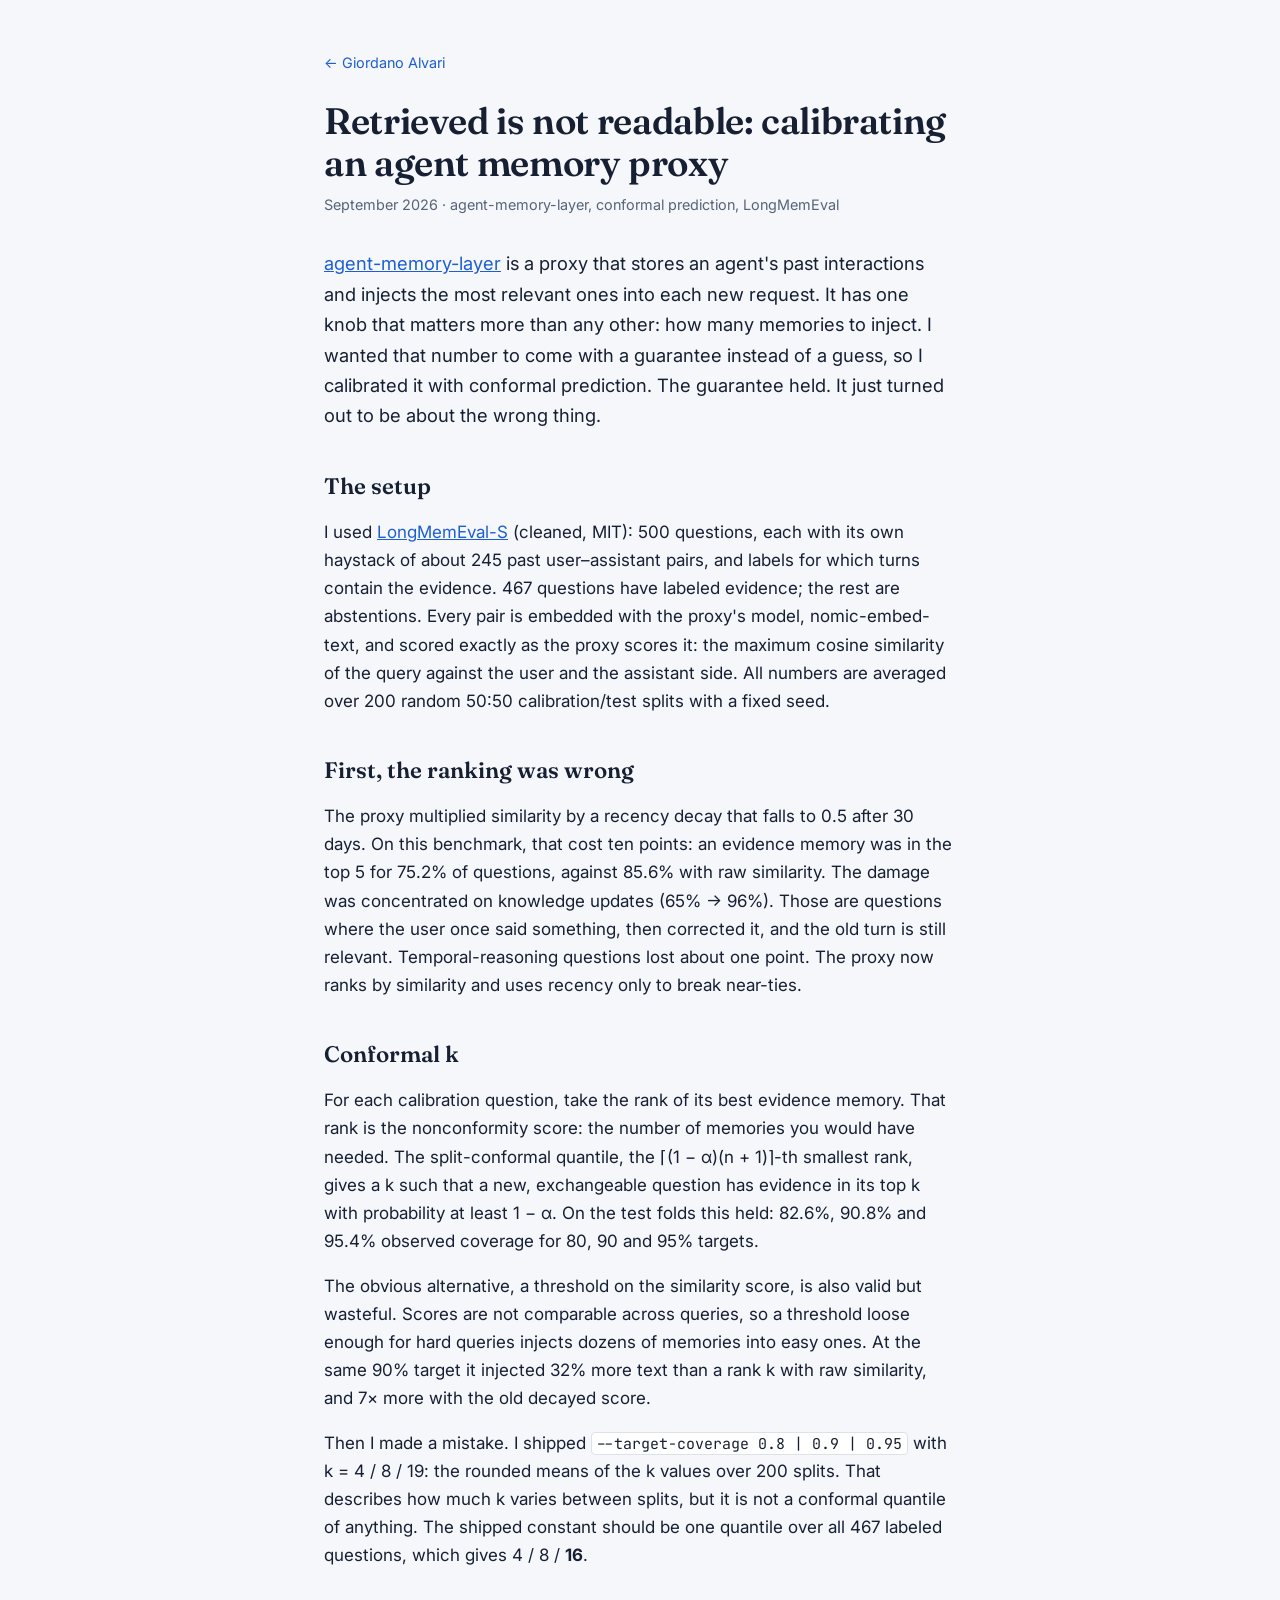
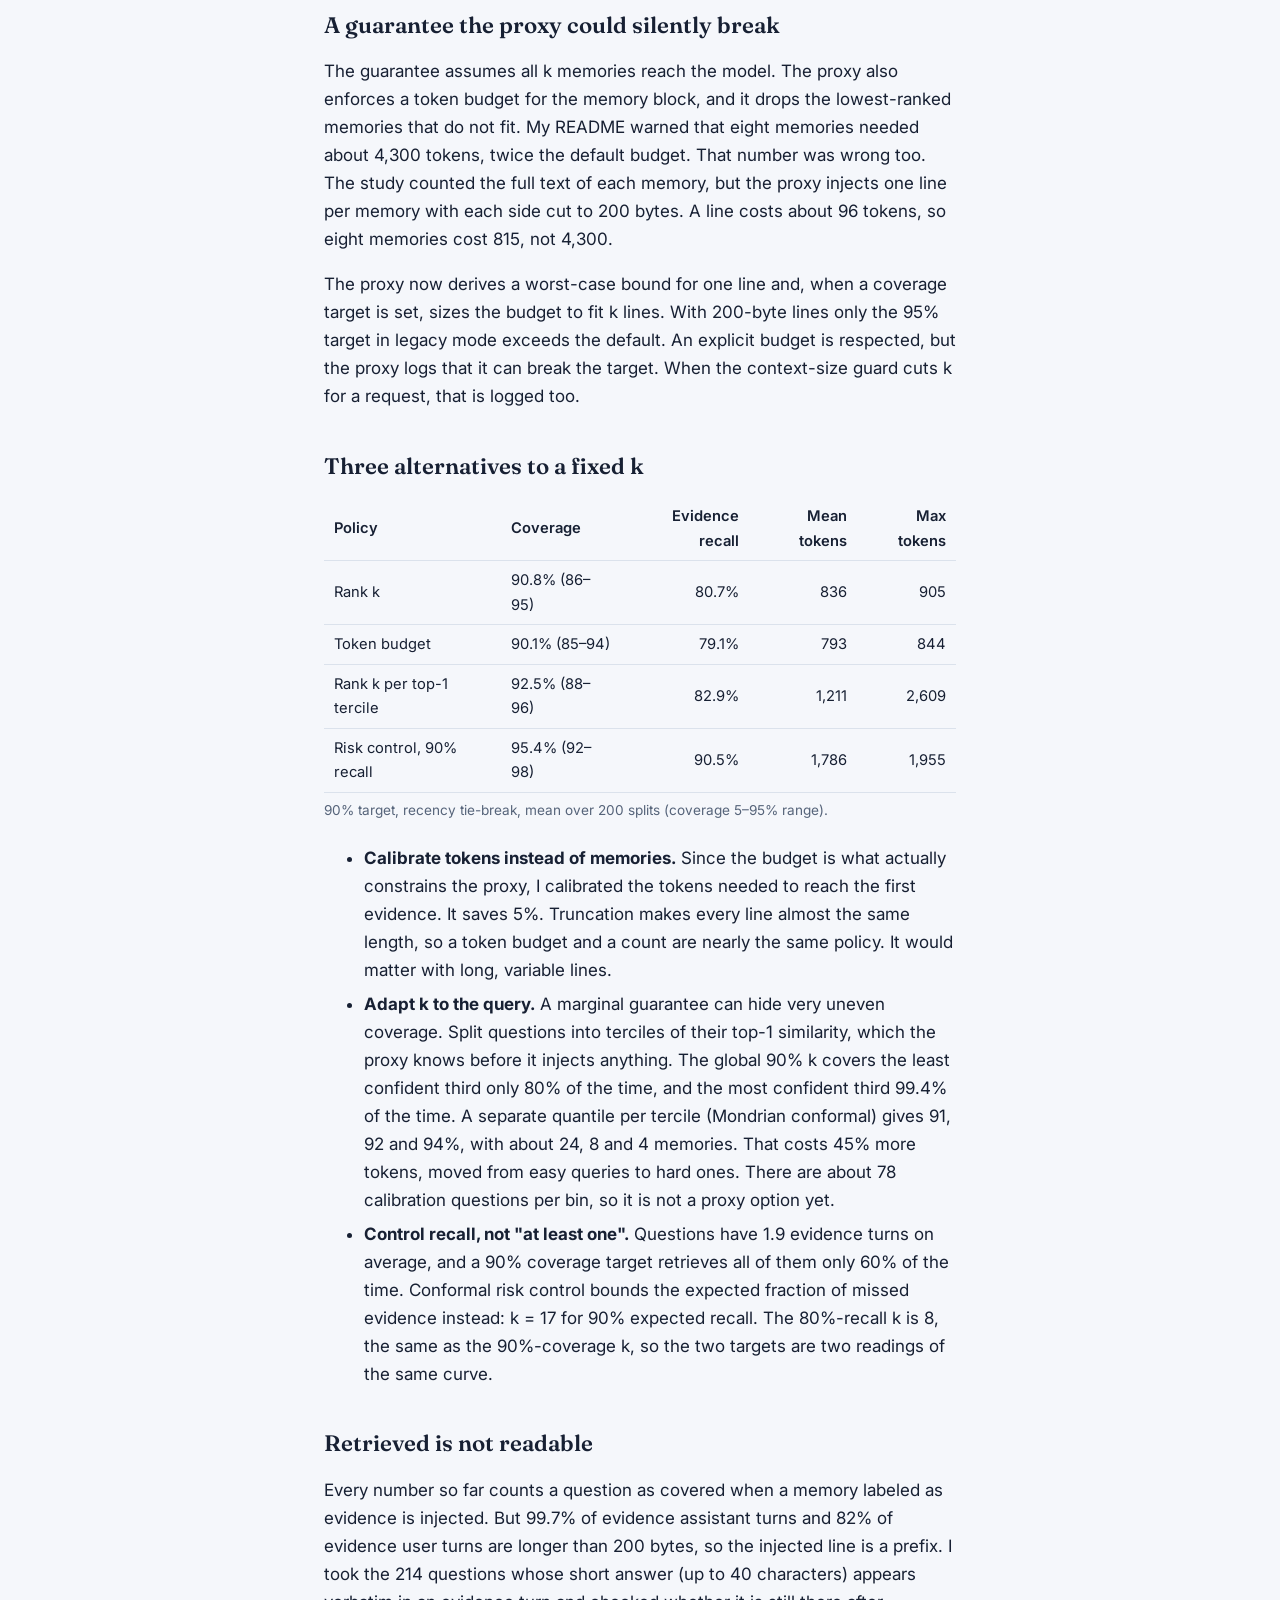
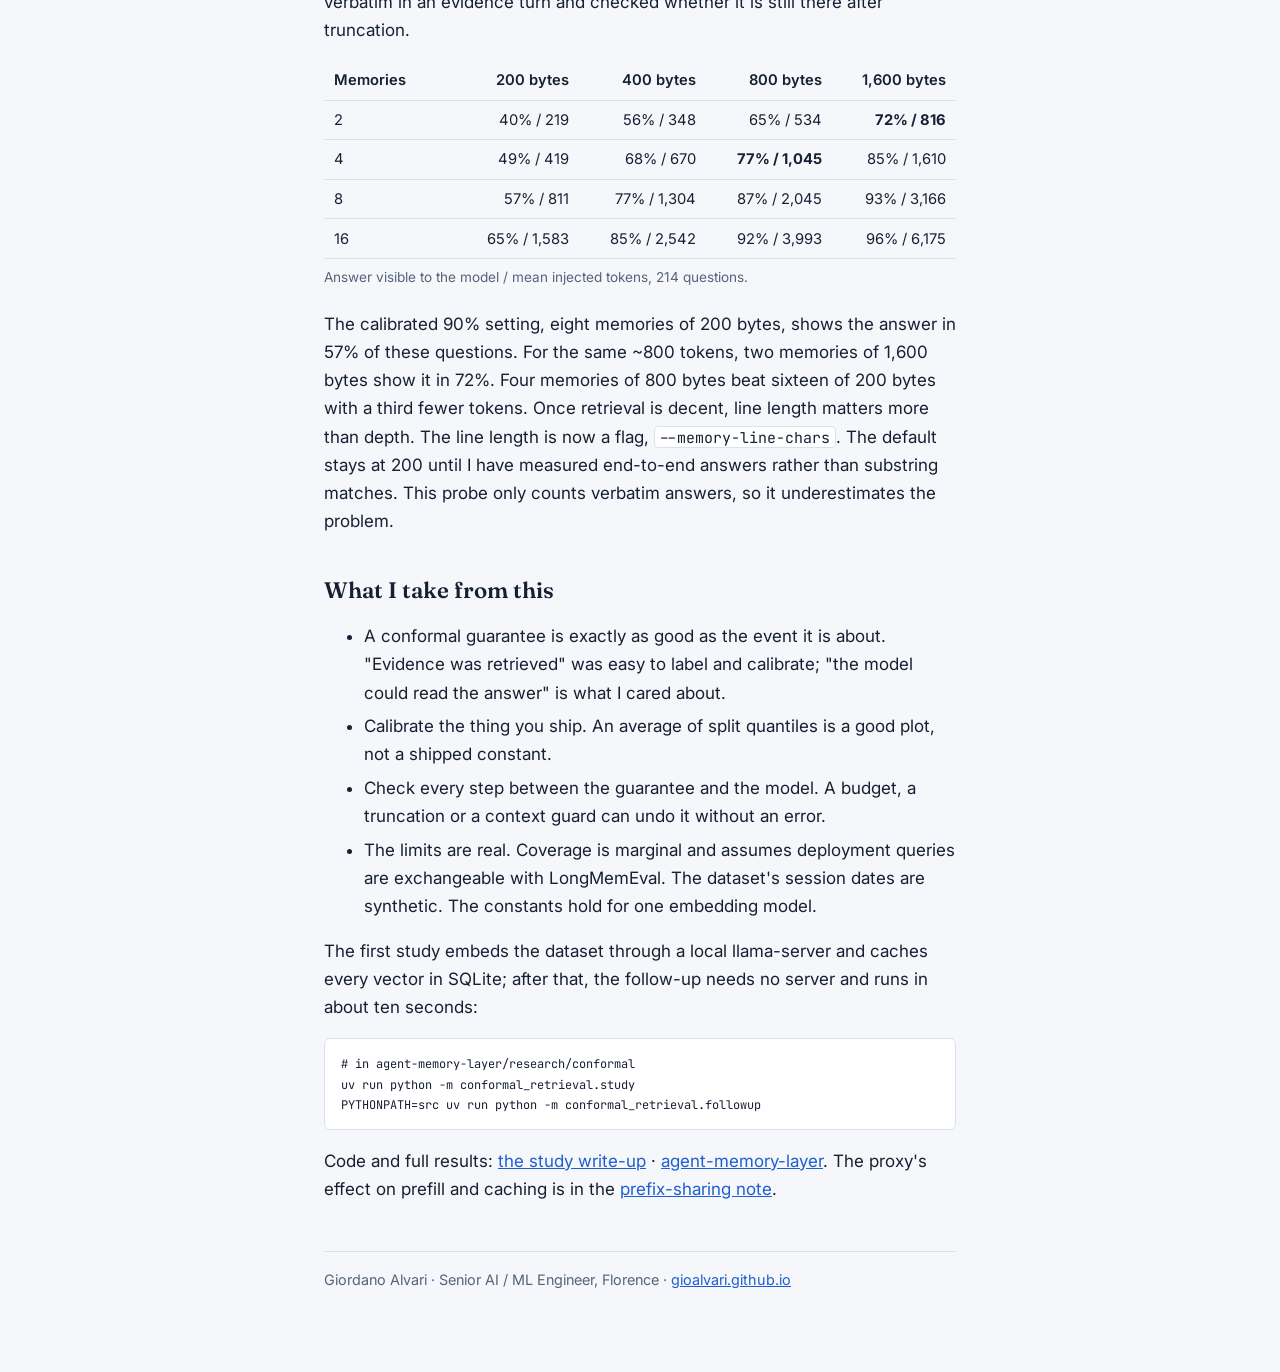
==== notes/conformal-memory/index.html @ 5162d7f4 "Add conformal memory calibration write-up Link it from the Agent Memory Layer card and the sitemap." ====
<!DOCTYPE html>
<html lang="en">
<head>
<meta charset="utf-8">
<meta name="viewport" content="width=device-width, initial-scale=1">
<title>Retrieved is not readable: calibrating an agent memory proxy — Giordano Alvari</title>
<meta name="description" content="Conformal prediction picks how many memories an agent memory proxy should inject. Doing it honestly on LongMemEval-S exposed a decay bug, a shipped constant that was not a quantile, a 5x token error and a guarantee about the wrong thing.">
<meta property="og:title" content="Retrieved is not readable: calibrating an agent memory proxy">
<meta property="og:description" content="Conformal k for memory retrieval on 467 LongMemEval-S questions, and why 90% evidence coverage meant the model could read the answer 57% of the time.">
<meta property="og:type" content="article">
<meta property="og:url" content="https://gioalvari.github.io/notes/conformal-memory/">
<link rel="canonical" href="https://gioalvari.github.io/notes/conformal-memory/">
<link rel="preconnect" href="https://fonts.googleapis.com">
<link rel="preconnect" href="https://fonts.gstatic.com" crossorigin>
<link href="https://fonts.googleapis.com/css2?family=Fraunces:opsz,wght@9..144,400;9..144,600&family=Inter:wght@400;500;600&family=JetBrains+Mono:wght@400&display=swap" rel="stylesheet">
<link rel="icon" href="data:image/svg+xml,%3Csvg xmlns='http://www.w3.org/2000/svg' viewBox='0 0 100 100'%3E%3Ctext y='.9em' font-size='90'%3E◆%3C/text%3E%3C/svg%3E">
<style>
:root {
  --paper: #f5f7fb; --paper-raised: #fff; --ink: #172033; --ink-soft: #56647a;
  --rule-soft: #dbe2ec; --accent: #1d5fd1;
  --serif: "Fraunces", Georgia, serif; --sans: "Inter", system-ui, sans-serif;
  --mono: "JetBrains Mono", ui-monospace, monospace;
}
@media (prefers-color-scheme: dark) {
  :root { --paper: #090d14; --paper-raised: #101722; --ink: #e7edf7; --ink-soft: #95a3b8;
          --rule-soft: #202d3e; --accent: #63a4ff; }
}
* { box-sizing: border-box; }
body { margin: 0; background: var(--paper); color: var(--ink); font: 17px/1.65 var(--sans); }
main { max-width: 42rem; margin: 0 auto; padding: 3rem 1.25rem 5rem; }
a { color: var(--accent); }
.back { font-size: .9rem; text-decoration: none; }
h1 { font: 600 2.3rem/1.15 var(--serif); margin: 1.5rem 0 .5rem; letter-spacing: -.01em; }
h2 { font: 600 1.4rem/1.3 var(--serif); margin: 2.6rem 0 .6rem; }
.meta { color: var(--ink-soft); font-size: .9rem; margin: 0 0 2rem; }
.lede { font-size: 1.15rem; }
code { font: .88em var(--mono); background: var(--paper-raised); border: 1px solid var(--rule-soft);
       border-radius: 4px; padding: .05em .3em; }
pre { font: .85rem/1.5 var(--mono); background: var(--paper-raised); border: 1px solid var(--rule-soft);
      border-radius: 6px; padding: .9rem 1rem; overflow-x: auto; }
pre code { border: 0; padding: 0; background: none; }
.table { overflow-x: auto; margin: 1rem 0 1.4rem; }
table { border-collapse: collapse; width: 100%; font-size: .92rem; }
th, td { padding: .45rem .6rem; border-bottom: 1px solid var(--rule-soft); text-align: right; }
th:first-child, td:first-child, th:nth-child(2), td:nth-child(2) { text-align: left; }
th { font-weight: 600; }
caption { caption-side: bottom; color: var(--ink-soft); font-size: .85rem; text-align: left; padding-top: .4rem; }
li { margin: .35rem 0; }
footer { margin-top: 3rem; padding-top: 1rem; border-top: 1px solid var(--rule-soft); color: var(--ink-soft); font-size: .9rem; }
</style>
</head>
<body>
<main>
<a class="back" href="/">← Giordano Alvari</a>
<article>
<h1>Retrieved is not readable: calibrating an agent memory proxy</h1>
<p class="meta">September 2026 · agent-memory-layer, conformal prediction, LongMemEval</p>

<p class="lede"><a href="https://github.com/gioalvari/agent-memory-layer">agent-memory-layer</a>
is a proxy that stores an agent's past interactions and injects the most relevant ones into each
new request. It has one knob that matters more than any other: how many memories to inject. I
wanted that number to come with a guarantee instead of a guess, so I calibrated it with conformal
prediction. The guarantee held. It just turned out to be about the wrong thing.</p>

<h2>The setup</h2>
<p>I used <a href="https://github.com/xiaowu0162/LongMemEval">LongMemEval-S</a> (cleaned, MIT):
500 questions, each with its own haystack of about 245 past user–assistant pairs, and labels for
which turns contain the evidence. 467 questions have labeled evidence; the rest are abstentions.
Every pair is embedded with the proxy's model, nomic-embed-text, and scored exactly as the proxy
scores it: the maximum cosine similarity of the query against the user and the assistant side.
All numbers are averaged over 200 random 50:50 calibration/test splits with a fixed seed.</p>

<h2>First, the ranking was wrong</h2>
<p>The proxy multiplied similarity by a recency decay that falls to 0.5 after 30 days. On this
benchmark, that cost ten points: an evidence memory was in the top 5 for 75.2% of questions,
against 85.6% with raw similarity. The damage was concentrated on knowledge updates
(65% → 96%). Those are questions where the user once said something, then corrected it, and the
old turn is still relevant. Temporal-reasoning questions lost about one point. The proxy now ranks
by similarity and uses recency only to break near-ties.</p>

<h2>Conformal k</h2>
<p>For each calibration question, take the rank of its best evidence memory. That rank is the
nonconformity score: the number of memories you would have needed. The split-conformal
quantile, the ⌈(1 − α)(n + 1)⌉-th smallest rank, gives a k such that a new, exchangeable question
has evidence in its top k with probability at least 1 − α. On the test folds this held:
82.6%, 90.8% and 95.4% observed coverage for 80, 90 and 95% targets.</p>

<p>The obvious alternative, a threshold on the similarity score, is also valid but wasteful. Scores
are not comparable across queries, so a threshold loose enough for hard queries injects dozens of
memories into easy ones. At the same 90% target it injected 32% more text than a rank k with
raw similarity, and 7× more with the old decayed score.</p>

<p>Then I made a mistake. I shipped <code>--target-coverage 0.8 | 0.9 | 0.95</code> with
k = 4 / 8 / 19: the rounded means of the k values over 200 splits. That describes how much k
varies between splits, but it is not a conformal quantile of anything. The shipped constant should
be one quantile over all 467 labeled questions, which gives 4 / 8 / <strong>16</strong>.</p>

<h2>A guarantee the proxy could silently break</h2>
<p>The guarantee assumes all k memories reach the model. The proxy also enforces a token budget
for the memory block, and it drops the lowest-ranked memories that do not fit. My README warned
that eight memories needed about 4,300 tokens, twice the default budget. That number was wrong
too. The study counted the full text of each memory, but the proxy injects one line per memory
with each side cut to 200 bytes. A line costs about 96 tokens, so eight memories cost 815, not
4,300.</p>
<p>The proxy now derives a worst-case bound for one line and, when a coverage target is set, sizes
the budget to fit k lines. With 200-byte lines only the 95% target in legacy mode exceeds the
default. An explicit budget is respected, but the proxy logs that it can break the target. When the
context-size guard cuts k for a request, that is logged too.</p>

<h2>Three alternatives to a fixed k</h2>
<div class="table">
<table>
<caption>90% target, recency tie-break, mean over 200 splits (coverage 5–95% range).</caption>
<thead><tr><th>Policy</th><th>Coverage</th><th>Evidence recall</th><th>Mean tokens</th><th>Max tokens</th></tr></thead>
<tbody>
<tr><td>Rank k</td><td>90.8% (86–95)</td><td>80.7%</td><td>836</td><td>905</td></tr>
<tr><td>Token budget</td><td>90.1% (85–94)</td><td>79.1%</td><td>793</td><td>844</td></tr>
<tr><td>Rank k per top-1 tercile</td><td>92.5% (88–96)</td><td>82.9%</td><td>1,211</td><td>2,609</td></tr>
<tr><td>Risk control, 90% recall</td><td>95.4% (92–98)</td><td>90.5%</td><td>1,786</td><td>1,955</td></tr>
</tbody>
</table>
</div>
<ul>
  <li><strong>Calibrate tokens instead of memories.</strong> Since the budget is what actually
      constrains the proxy, I calibrated the tokens needed to reach the first evidence. It saves 5%.
      Truncation makes every line almost the same length, so a token budget and a count are nearly
      the same policy. It would matter with long, variable lines.</li>
  <li><strong>Adapt k to the query.</strong> A marginal guarantee can hide very uneven coverage.
      Split questions into terciles of their top-1 similarity, which the proxy knows before it
      injects anything. The global 90% k covers the least confident third only 80% of the time,
      and the most confident third 99.4% of the time. A separate quantile per tercile (Mondrian
      conformal) gives 91, 92 and 94%, with about 24, 8 and 4 memories. That costs 45% more tokens,
      moved from easy queries to hard ones. There are about 78 calibration questions per bin, so it
      is not a proxy option yet.</li>
  <li><strong>Control recall, not "at least one".</strong> Questions have 1.9 evidence turns on
      average, and a 90% coverage target retrieves all of them only 60% of the time. Conformal
      risk control bounds the expected fraction of missed evidence instead: k = 17 for 90% expected
      recall. The 80%-recall k is 8, the same as the 90%-coverage k, so the two targets are two
      readings of the same curve.</li>
</ul>

<h2>Retrieved is not readable</h2>
<p>Every number so far counts a question as covered when a memory labeled as evidence is injected.
But 99.7% of evidence assistant turns and 82% of evidence user turns are longer than 200 bytes,
so the injected line is a prefix. I took the 214 questions whose short answer (up to 40
characters) appears verbatim in an evidence turn and checked whether it is still there after
truncation.</p>
<div class="table">
<table>
<caption>Answer visible to the model / mean injected tokens, 214 questions.</caption>
<thead><tr><th>Memories</th><th></th><th>200 bytes</th><th>400 bytes</th><th>800 bytes</th><th>1,600 bytes</th></tr></thead>
<tbody>
<tr><td>2</td><td></td><td>40% / 219</td><td>56% / 348</td><td>65% / 534</td><td><strong>72% / 816</strong></td></tr>
<tr><td>4</td><td></td><td>49% / 419</td><td>68% / 670</td><td><strong>77% / 1,045</strong></td><td>85% / 1,610</td></tr>
<tr><td>8</td><td></td><td>57% / 811</td><td>77% / 1,304</td><td>87% / 2,045</td><td>93% / 3,166</td></tr>
<tr><td>16</td><td></td><td>65% / 1,583</td><td>85% / 2,542</td><td>92% / 3,993</td><td>96% / 6,175</td></tr>
</tbody>
</table>
</div>
<p>The calibrated 90% setting, eight memories of 200 bytes, shows the answer in 57% of these
questions. For the same ~800 tokens, two memories of 1,600 bytes show it in 72%. Four memories
of 800 bytes beat sixteen of 200 bytes with a third fewer tokens. Once retrieval is decent, line
length matters more than depth. The line length is now a flag, <code>--memory-line-chars</code>.
The default stays at 200 until I have measured end-to-end answers rather than substring matches.
This probe only counts verbatim answers, so it underestimates the problem.</p>

<h2>What I take from this</h2>
<ul>
  <li>A conformal guarantee is exactly as good as the event it is about. "Evidence was retrieved"
      was easy to label and calibrate; "the model could read the answer" is what I cared about.</li>
  <li>Calibrate the thing you ship. An average of split quantiles is a good plot, not a shipped
      constant.</li>
  <li>Check every step between the guarantee and the model. A budget, a truncation or a context
      guard can undo it without an error.</li>
  <li>The limits are real. Coverage is marginal and assumes deployment queries are exchangeable
      with LongMemEval. The dataset's session dates are synthetic. The constants hold for one
      embedding model.</li>
</ul>

<p>The first study embeds the dataset through a local llama-server and caches every vector in
SQLite; after that, the follow-up needs no server and runs in about ten seconds:</p>
<pre><code># in agent-memory-layer/research/conformal
uv run python -m conformal_retrieval.study
PYTHONPATH=src uv run python -m conformal_retrieval.followup</code></pre>
<p>Code and full results:
<a href="https://github.com/gioalvari/agent-memory-layer/blob/main/docs/conformal-retrieval.md">the study write-up</a> ·
<a href="https://github.com/gioalvari/agent-memory-layer">agent-memory-layer</a>. The proxy's
effect on prefill and caching is in the <a href="/notes/prefix-sharing/">prefix-sharing note</a>.</p>
</article>
<footer>Giordano Alvari · Senior AI / ML Engineer, Florence · <a href="/">gioalvari.github.io</a></footer>
</main>
</body>
</html>
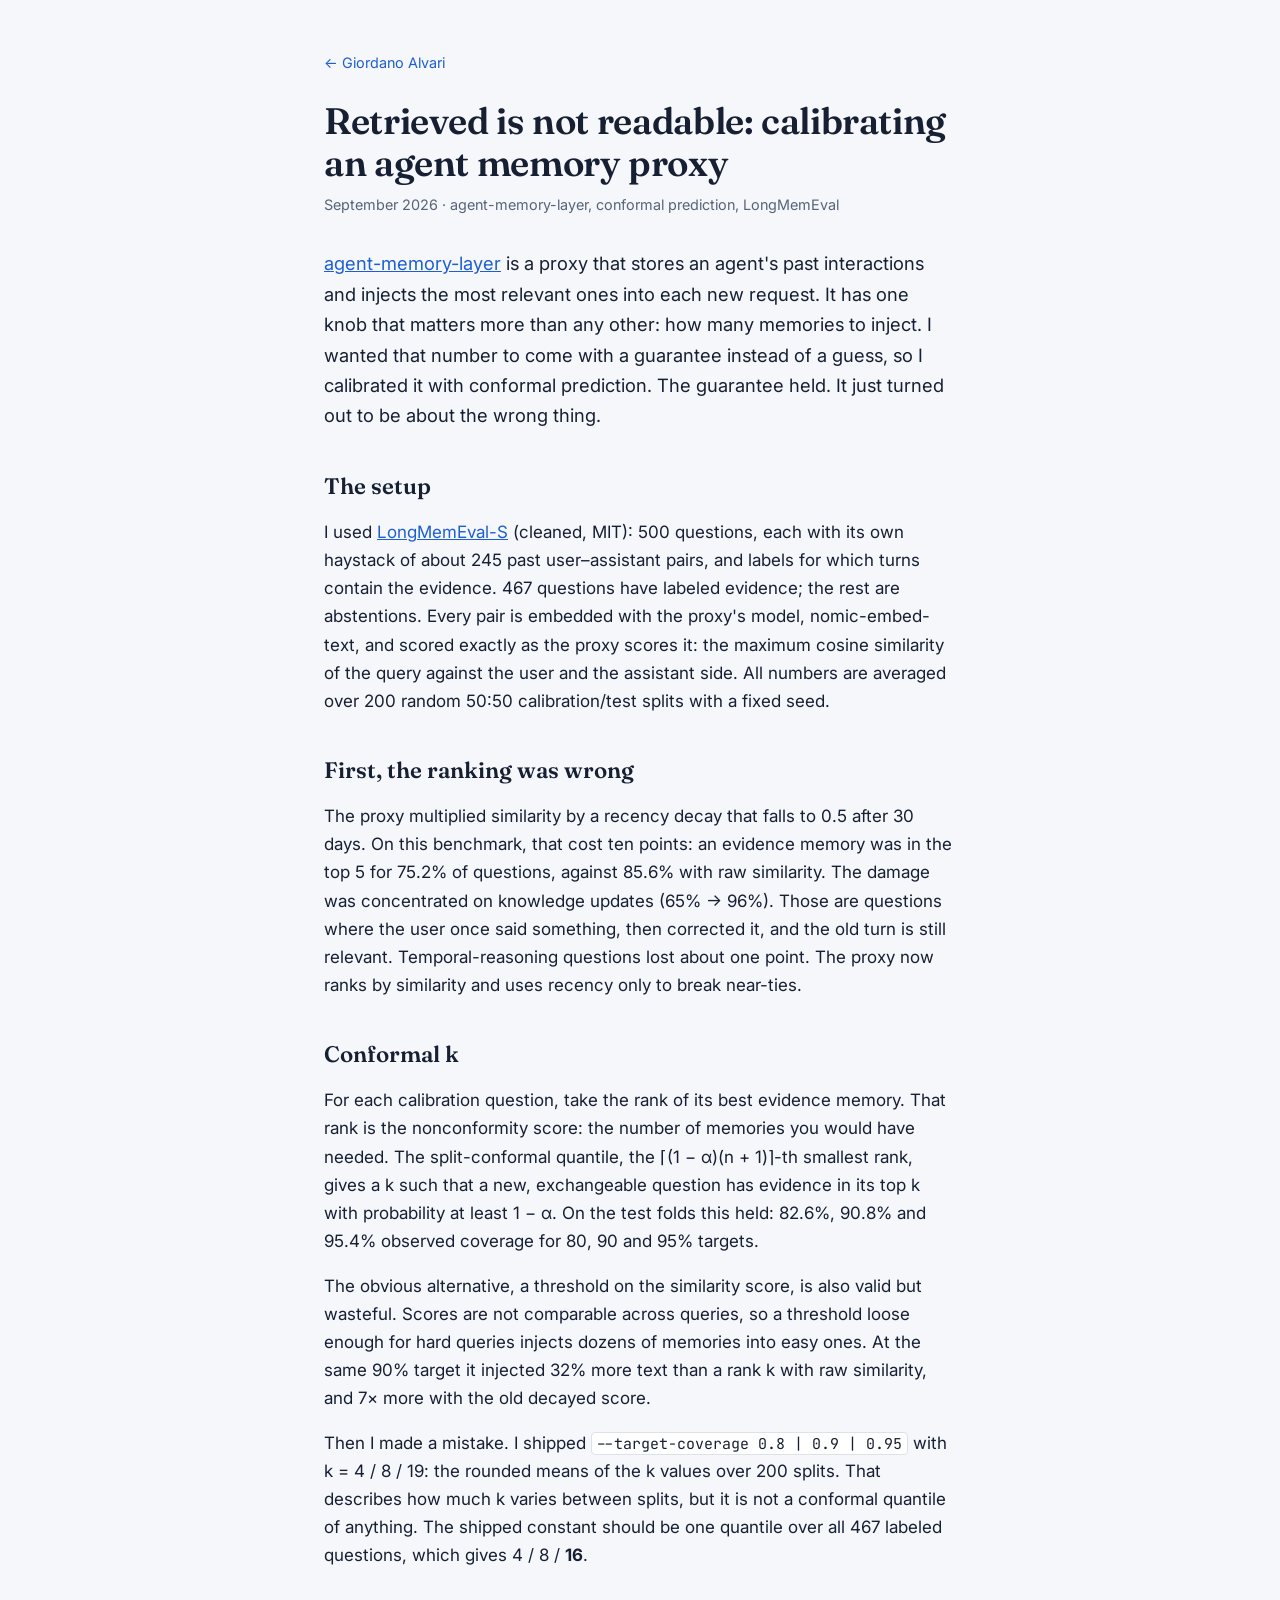
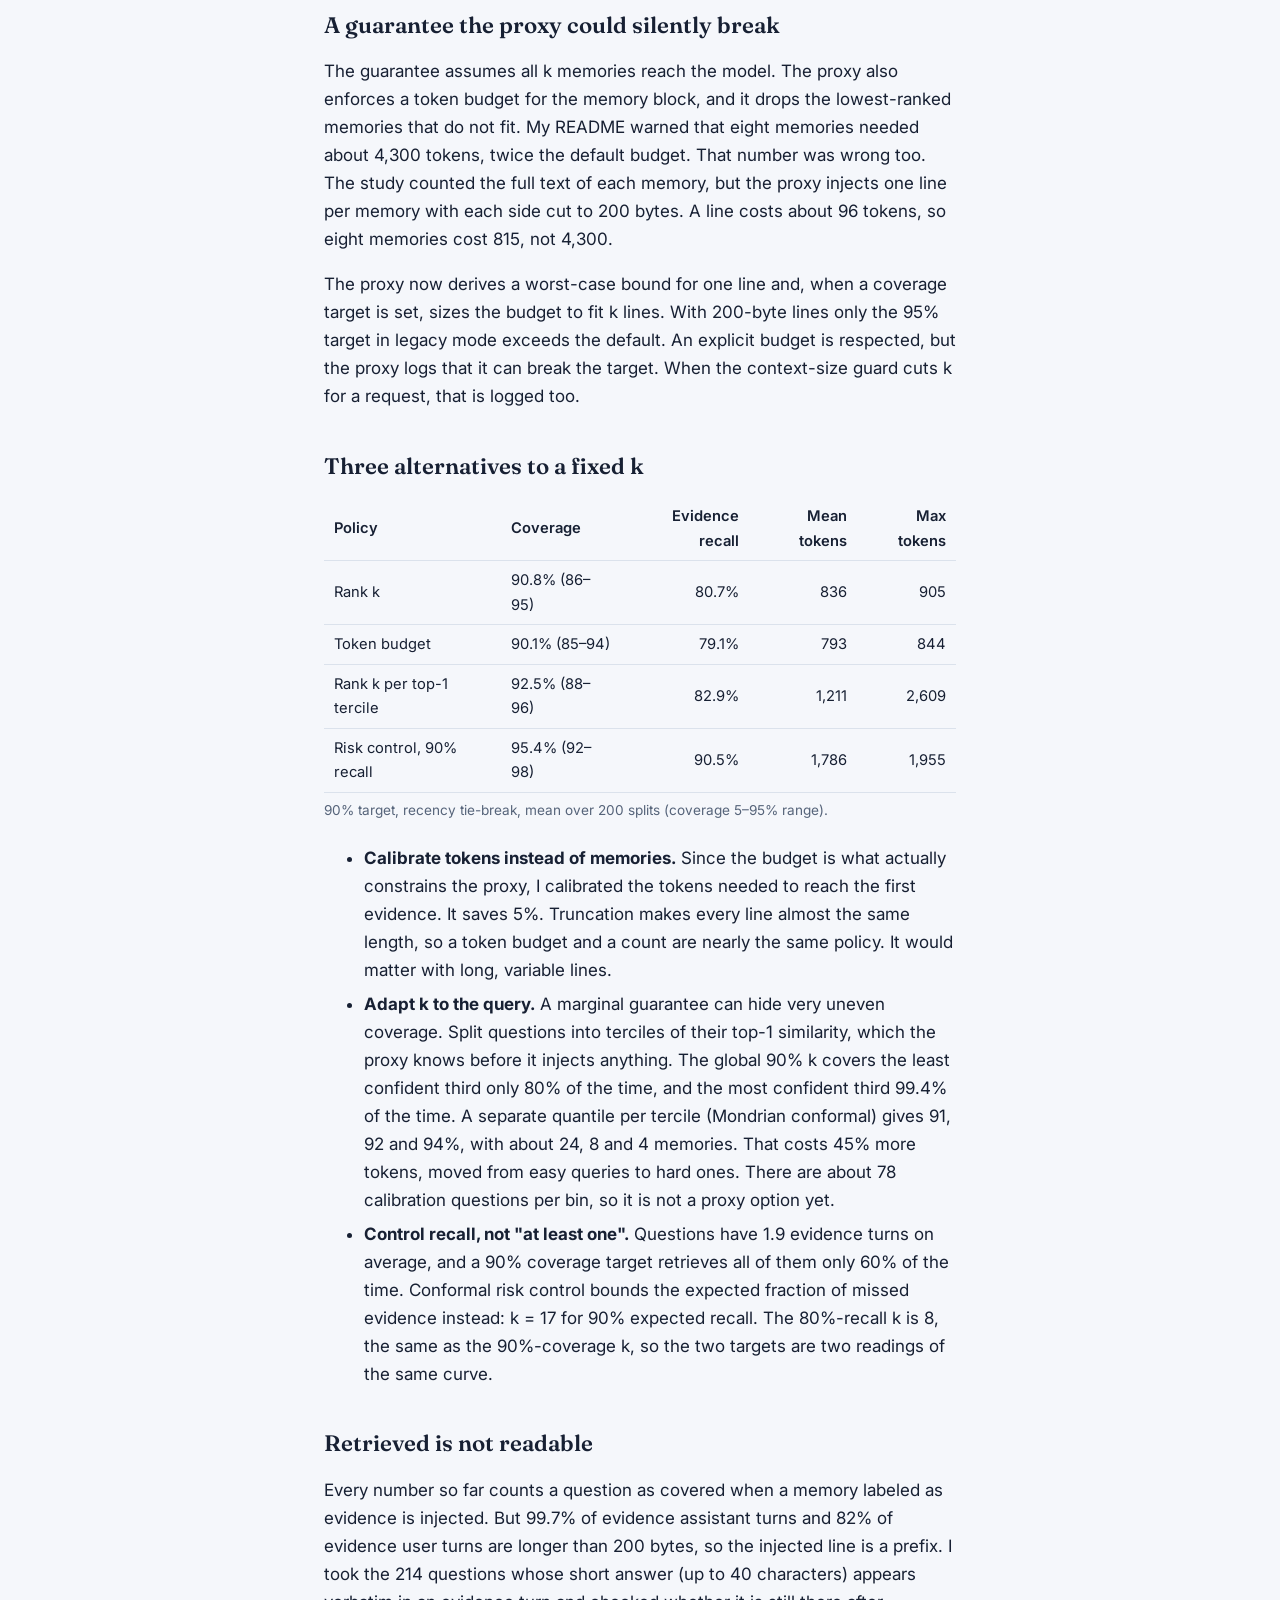
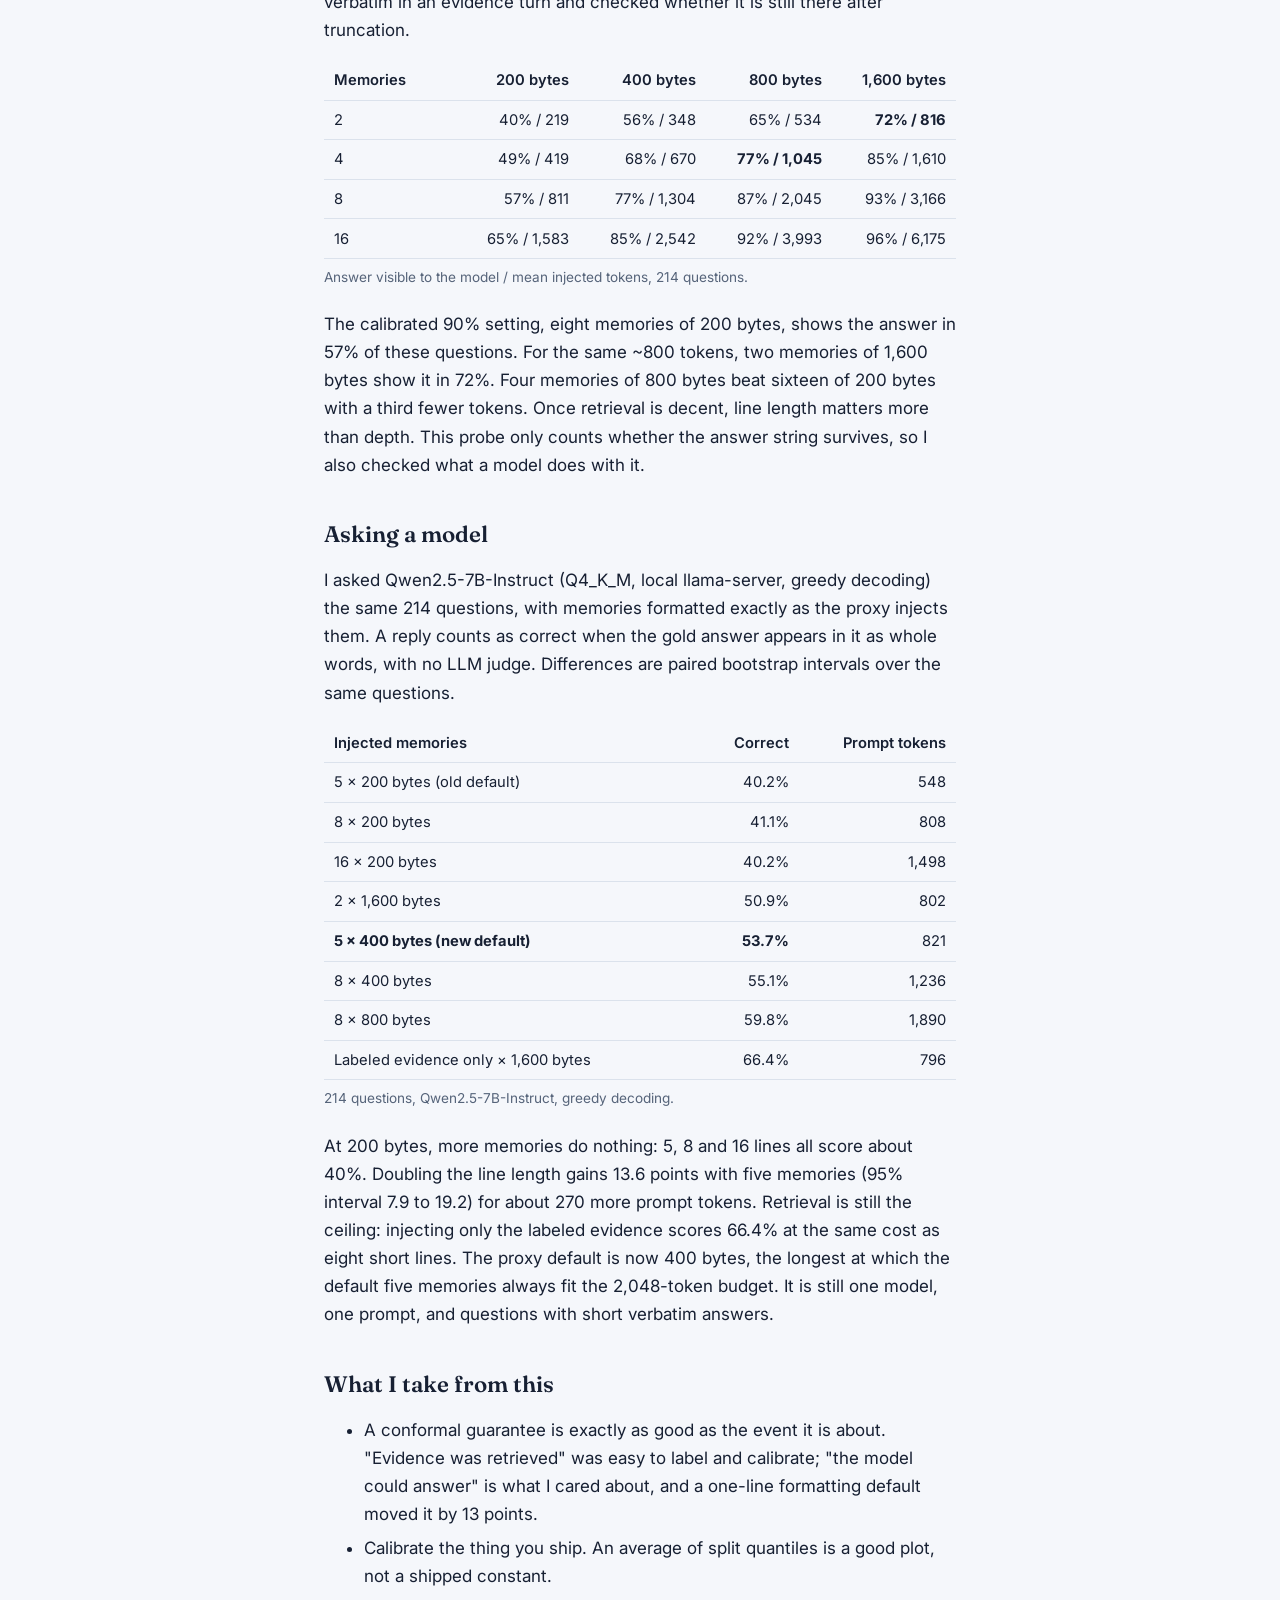
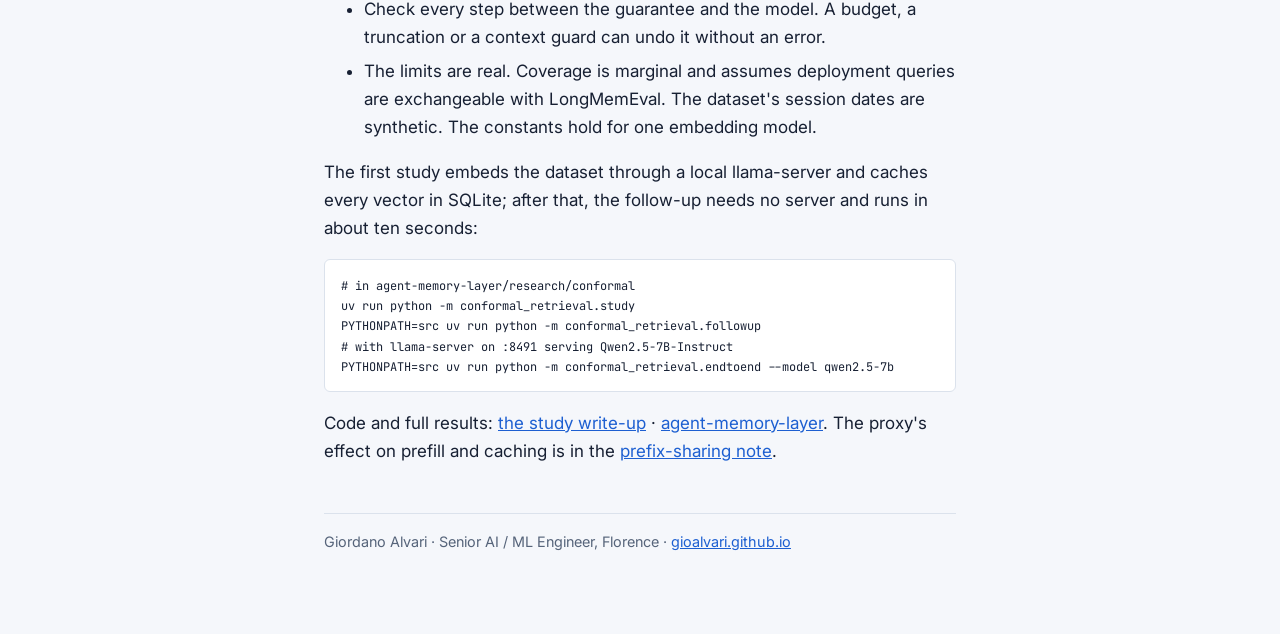
==== commit d6014883: "Add end-to-end answer results to the conformal memory note" ====
--- a/notes/conformal-memory/index.html
+++ b/notes/conformal-memory/index.html
@@ -6,7 +6,7 @@
 <title>Retrieved is not readable: calibrating an agent memory proxy — Giordano Alvari</title>
 <meta name="description" content="Conformal prediction picks how many memories an agent memory proxy should inject. Doing it honestly on LongMemEval-S exposed a decay bug, a shipped constant that was not a quantile, a 5x token error and a guarantee about the wrong thing.">
 <meta property="og:title" content="Retrieved is not readable: calibrating an agent memory proxy">
-<meta property="og:description" content="Conformal k for memory retrieval on 467 LongMemEval-S questions, and why 90% evidence coverage meant the model could read the answer 57% of the time.">
+<meta property="og:description" content="Conformal k for memory retrieval on 467 LongMemEval-S questions, and why a line-length default moved correct answers from 40% to 54%.">
 <meta property="og:type" content="article">
 <meta property="og:url" content="https://gioalvari.github.io/notes/conformal-memory/">
 <link rel="canonical" href="https://gioalvari.github.io/notes/conformal-memory/">
@@ -160,14 +160,42 @@
 <p>The calibrated 90% setting, eight memories of 200 bytes, shows the answer in 57% of these
 questions. For the same ~800 tokens, two memories of 1,600 bytes show it in 72%. Four memories
 of 800 bytes beat sixteen of 200 bytes with a third fewer tokens. Once retrieval is decent, line
-length matters more than depth. The line length is now a flag, <code>--memory-line-chars</code>.
-The default stays at 200 until I have measured end-to-end answers rather than substring matches.
-This probe only counts verbatim answers, so it underestimates the problem.</p>
+length matters more than depth. This probe only counts whether the answer string survives, so I
+also checked what a model does with it.</p>
+
+<h2>Asking a model</h2>
+<p>I asked Qwen2.5-7B-Instruct (Q4_K_M, local llama-server, greedy decoding) the same 214
+questions, with memories formatted exactly as the proxy injects them. A reply counts as correct
+when the gold answer appears in it as whole words, with no LLM judge. Differences are paired
+bootstrap intervals over the same questions.</p>
+<div class="table">
+<table>
+<caption>214 questions, Qwen2.5-7B-Instruct, greedy decoding.</caption>
+<thead><tr><th>Injected memories</th><th></th><th>Correct</th><th>Prompt tokens</th></tr></thead>
+<tbody>
+<tr><td>5 × 200 bytes (old default)</td><td></td><td>40.2%</td><td>548</td></tr>
+<tr><td>8 × 200 bytes</td><td></td><td>41.1%</td><td>808</td></tr>
+<tr><td>16 × 200 bytes</td><td></td><td>40.2%</td><td>1,498</td></tr>
+<tr><td>2 × 1,600 bytes</td><td></td><td>50.9%</td><td>802</td></tr>
+<tr><td><strong>5 × 400 bytes (new default)</strong></td><td></td><td><strong>53.7%</strong></td><td>821</td></tr>
+<tr><td>8 × 400 bytes</td><td></td><td>55.1%</td><td>1,236</td></tr>
+<tr><td>8 × 800 bytes</td><td></td><td>59.8%</td><td>1,890</td></tr>
+<tr><td>Labeled evidence only × 1,600 bytes</td><td></td><td>66.4%</td><td>796</td></tr>
+</tbody>
+</table>
+</div>
+<p>At 200 bytes, more memories do nothing: 5, 8 and 16 lines all score about 40%. Doubling the
+line length gains 13.6 points with five memories (95% interval 7.9 to 19.2) for about 270 more
+prompt tokens. Retrieval is still the ceiling: injecting only the labeled evidence scores 66.4%
+at the same cost as eight short lines. The proxy default is now 400 bytes, the longest at which
+the default five memories always fit the 2,048-token budget. It is still one model, one prompt,
+and questions with short verbatim answers.</p>
 
 <h2>What I take from this</h2>
 <ul>
   <li>A conformal guarantee is exactly as good as the event it is about. "Evidence was retrieved"
-      was easy to label and calibrate; "the model could read the answer" is what I cared about.</li>
+      was easy to label and calibrate; "the model could answer" is what I cared about, and a
+      one-line formatting default moved it by 13 points.</li>
   <li>Calibrate the thing you ship. An average of split quantiles is a good plot, not a shipped
       constant.</li>
   <li>Check every step between the guarantee and the model. A budget, a truncation or a context
@@ -181,7 +209,9 @@
 SQLite; after that, the follow-up needs no server and runs in about ten seconds:</p>
 <pre><code># in agent-memory-layer/research/conformal
 uv run python -m conformal_retrieval.study
-PYTHONPATH=src uv run python -m conformal_retrieval.followup</code></pre>
+PYTHONPATH=src uv run python -m conformal_retrieval.followup
+# with llama-server on :8491 serving Qwen2.5-7B-Instruct
+PYTHONPATH=src uv run python -m conformal_retrieval.endtoend --model qwen2.5-7b</code></pre>
 <p>Code and full results:
 <a href="https://github.com/gioalvari/agent-memory-layer/blob/main/docs/conformal-retrieval.md">the study write-up</a> ·
 <a href="https://github.com/gioalvari/agent-memory-layer">agent-memory-layer</a>. The proxy's
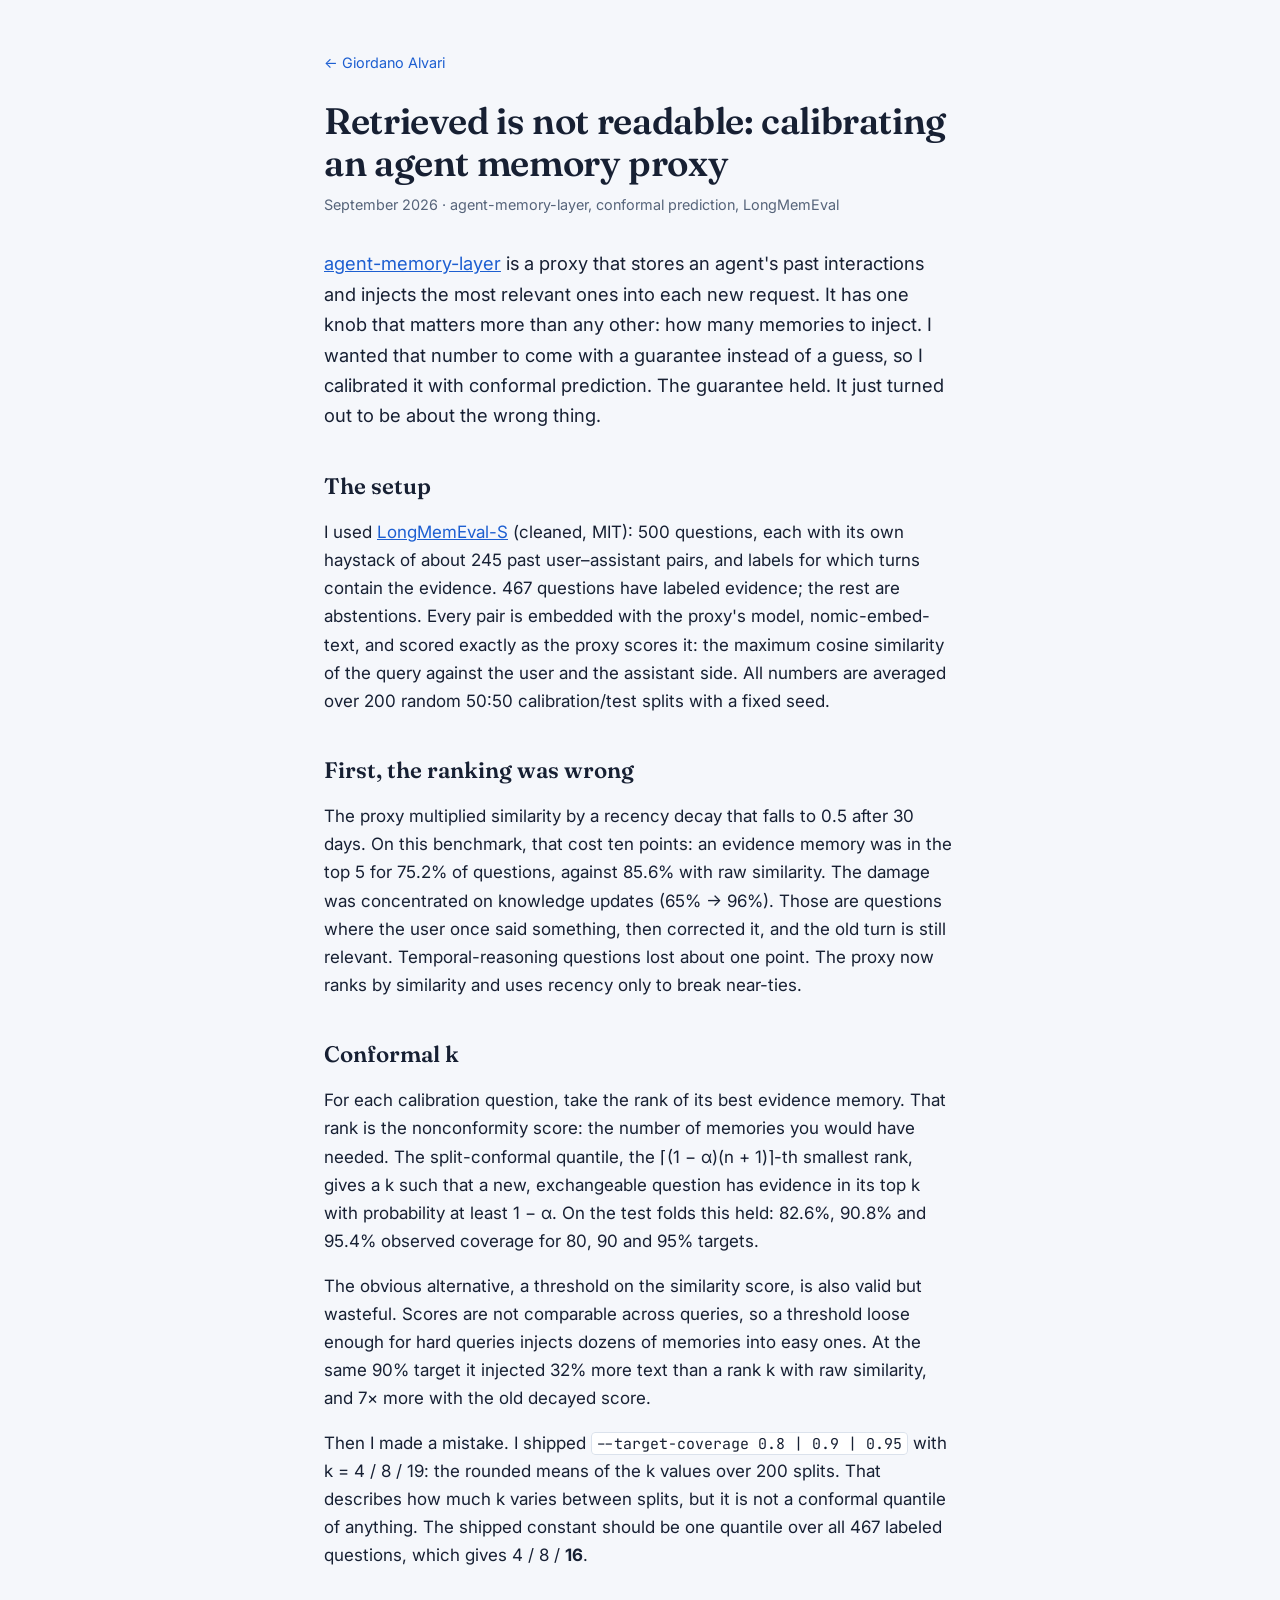
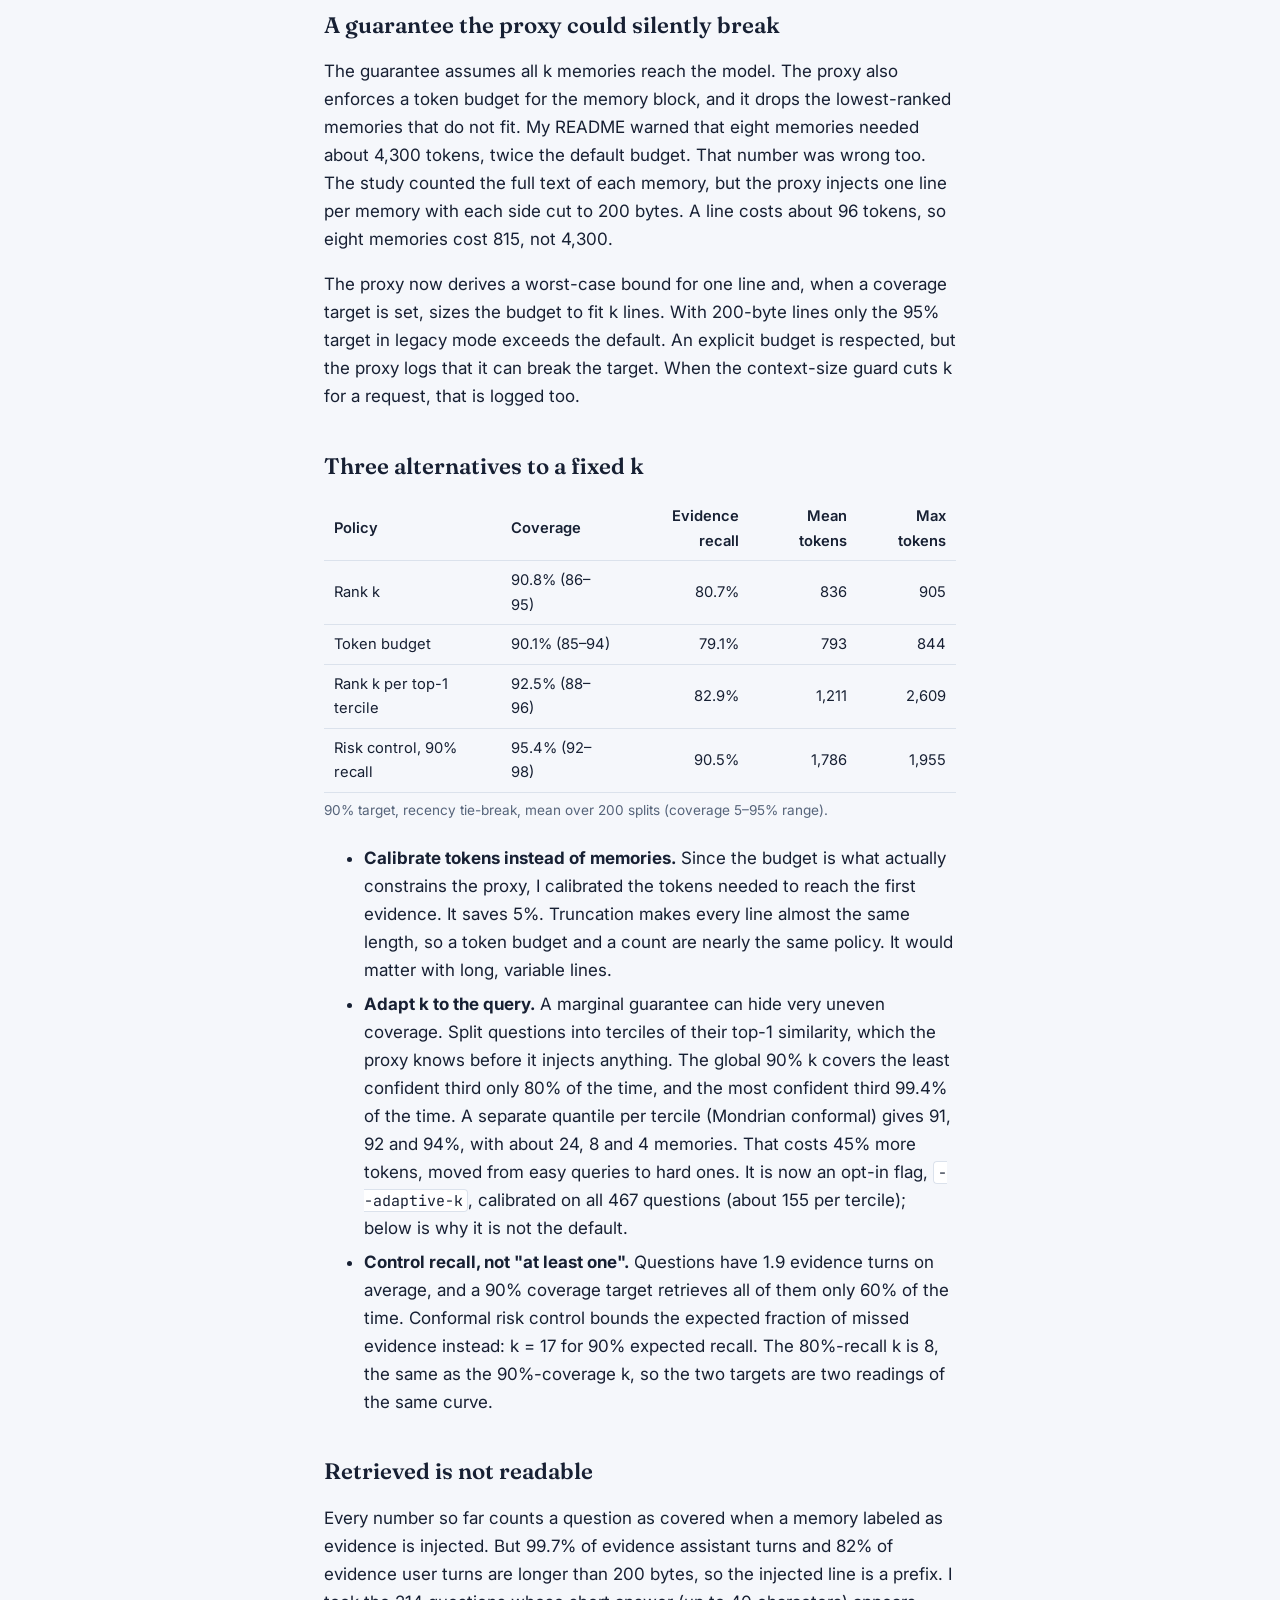
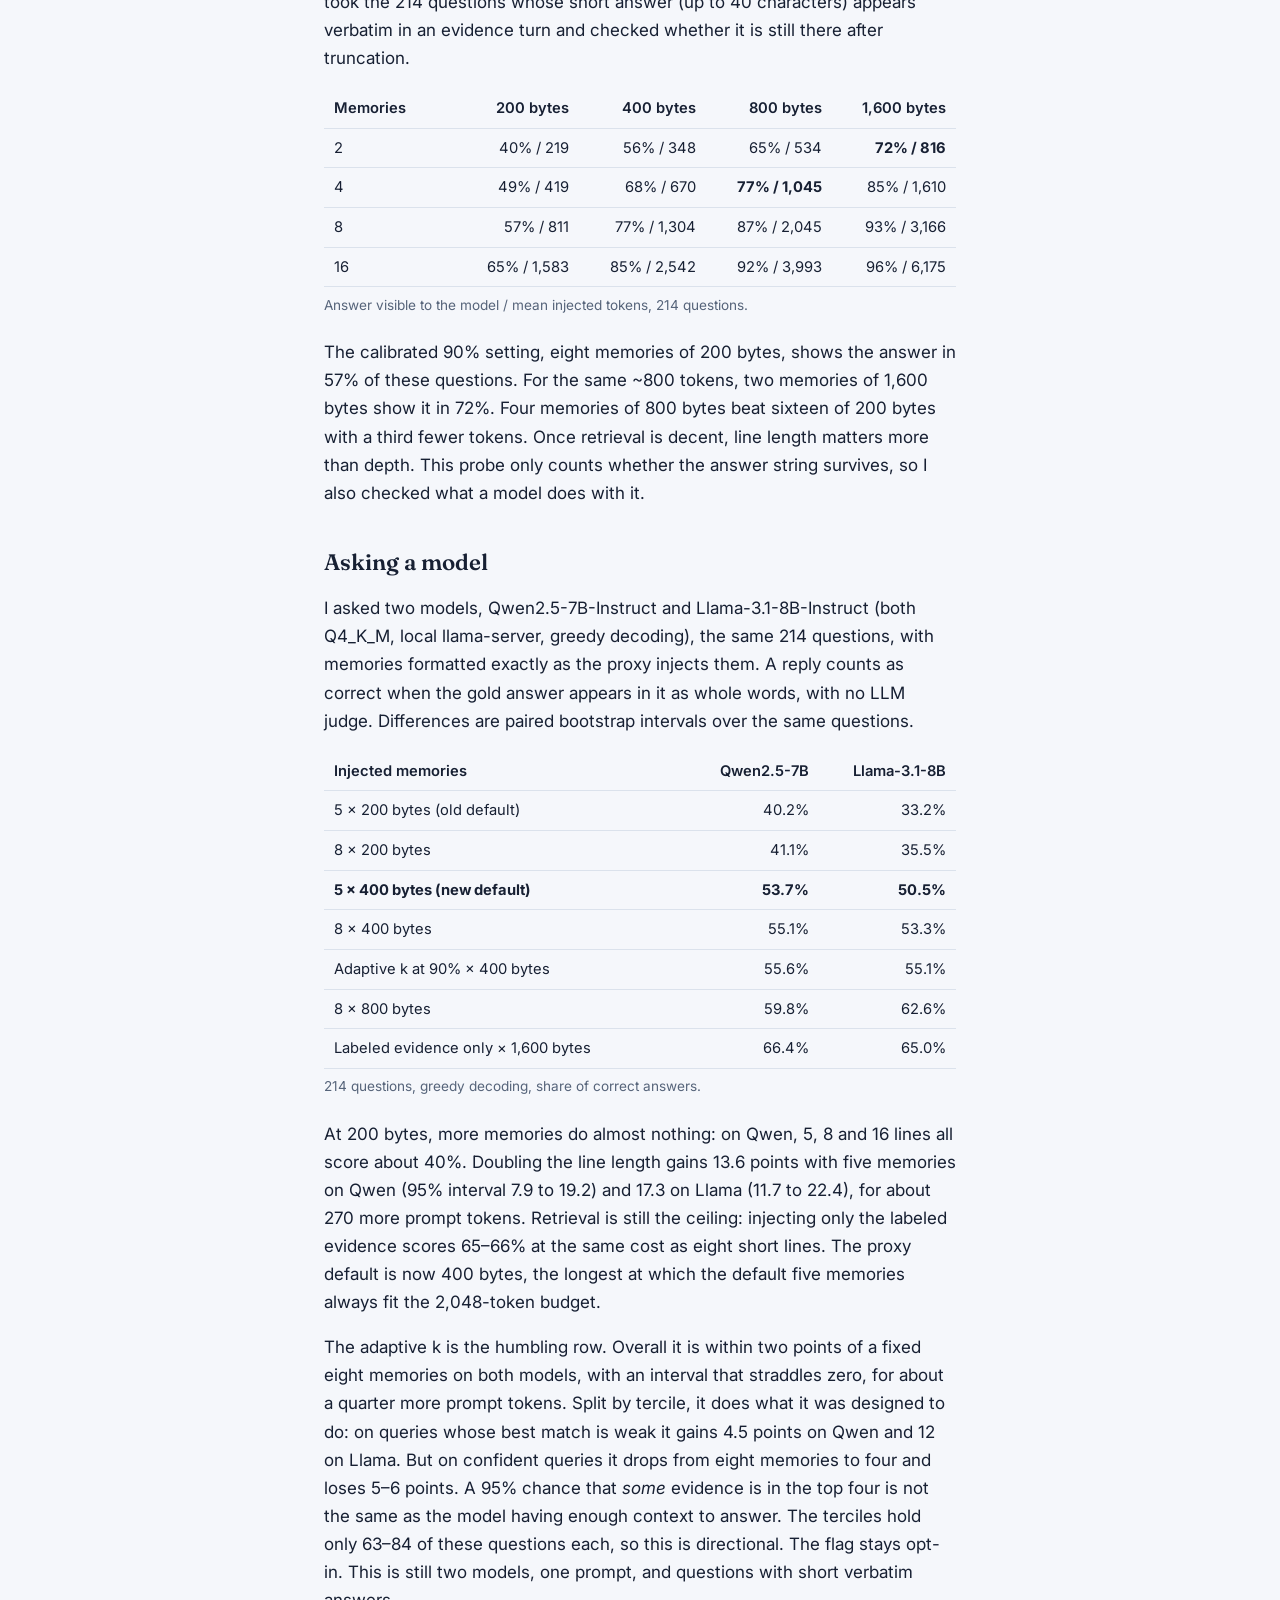
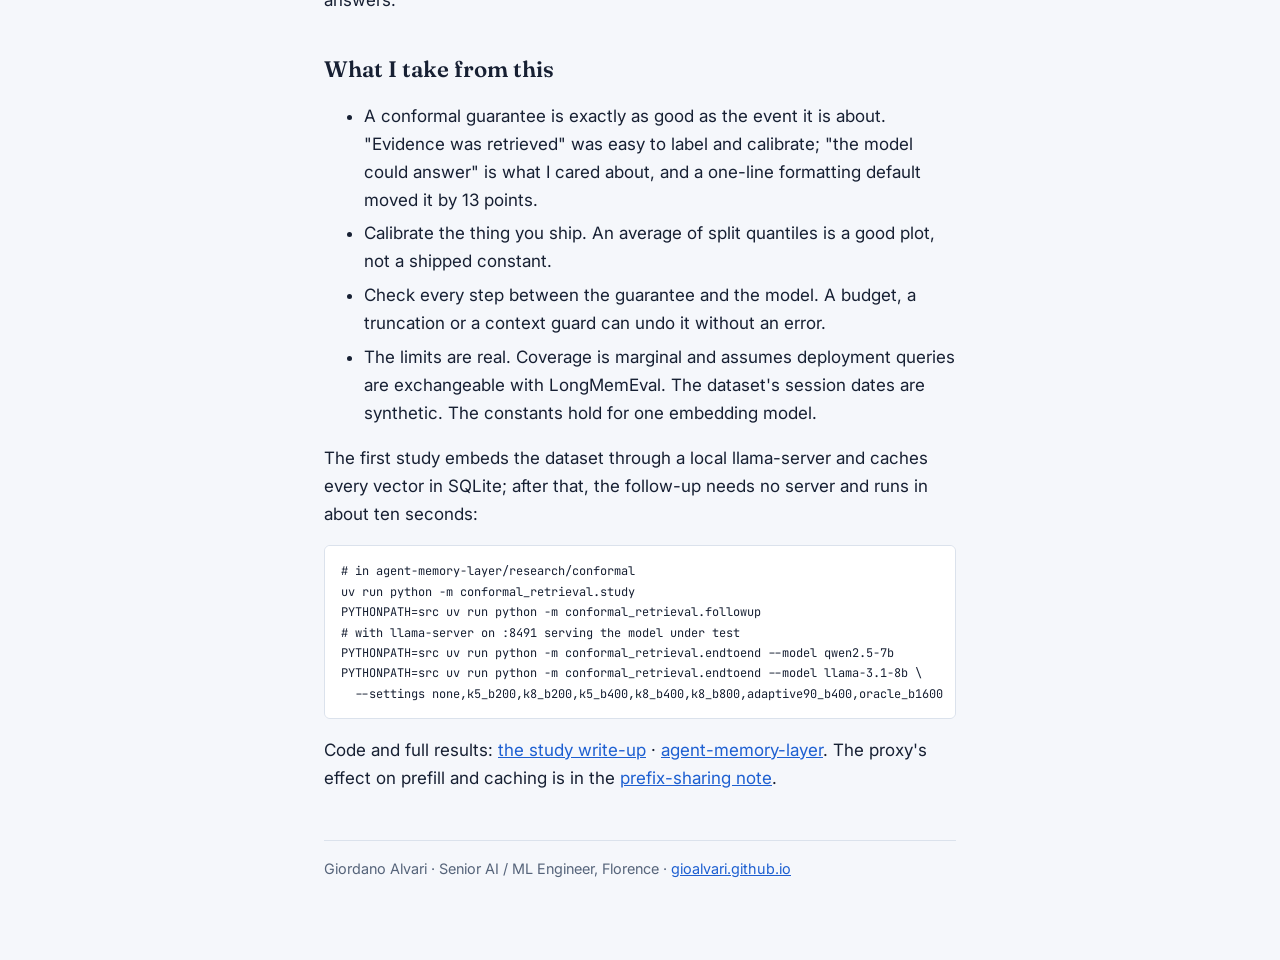
==== commit 2c945583: "Add Llama replication and adaptive-k results to the conformal note" ====
--- a/notes/conformal-memory/index.html
+++ b/notes/conformal-memory/index.html
@@ -130,8 +130,9 @@
       injects anything. The global 90% k covers the least confident third only 80% of the time,
       and the most confident third 99.4% of the time. A separate quantile per tercile (Mondrian
       conformal) gives 91, 92 and 94%, with about 24, 8 and 4 memories. That costs 45% more tokens,
-      moved from easy queries to hard ones. There are about 78 calibration questions per bin, so it
-      is not a proxy option yet.</li>
+      moved from easy queries to hard ones. It is now an opt-in flag, <code>--adaptive-k</code>,
+      calibrated on all 467 questions (about 155 per tercile); below is why it is not the
+      default.</li>
   <li><strong>Control recall, not "at least one".</strong> Questions have 1.9 evidence turns on
       average, and a 90% coverage target retrieves all of them only 60% of the time. Conformal
       risk control bounds the expected fraction of missed evidence instead: k = 17 for 90% expected
@@ -164,32 +165,40 @@
 also checked what a model does with it.</p>
 
 <h2>Asking a model</h2>
-<p>I asked Qwen2.5-7B-Instruct (Q4_K_M, local llama-server, greedy decoding) the same 214
-questions, with memories formatted exactly as the proxy injects them. A reply counts as correct
+<p>I asked two models, Qwen2.5-7B-Instruct and Llama-3.1-8B-Instruct (both Q4_K_M, local
+llama-server, greedy decoding), the same 214 questions, with memories formatted exactly as the proxy injects them. A reply counts as correct
 when the gold answer appears in it as whole words, with no LLM judge. Differences are paired
 bootstrap intervals over the same questions.</p>
 <div class="table">
 <table>
-<caption>214 questions, Qwen2.5-7B-Instruct, greedy decoding.</caption>
-<thead><tr><th>Injected memories</th><th></th><th>Correct</th><th>Prompt tokens</th></tr></thead>
+<caption>214 questions, greedy decoding, share of correct answers.</caption>
+<thead><tr><th>Injected memories</th><th></th><th>Qwen2.5-7B</th><th>Llama-3.1-8B</th></tr></thead>
 <tbody>
-<tr><td>5 × 200 bytes (old default)</td><td></td><td>40.2%</td><td>548</td></tr>
-<tr><td>8 × 200 bytes</td><td></td><td>41.1%</td><td>808</td></tr>
-<tr><td>16 × 200 bytes</td><td></td><td>40.2%</td><td>1,498</td></tr>
-<tr><td>2 × 1,600 bytes</td><td></td><td>50.9%</td><td>802</td></tr>
-<tr><td><strong>5 × 400 bytes (new default)</strong></td><td></td><td><strong>53.7%</strong></td><td>821</td></tr>
-<tr><td>8 × 400 bytes</td><td></td><td>55.1%</td><td>1,236</td></tr>
-<tr><td>8 × 800 bytes</td><td></td><td>59.8%</td><td>1,890</td></tr>
-<tr><td>Labeled evidence only × 1,600 bytes</td><td></td><td>66.4%</td><td>796</td></tr>
+<tr><td>5 × 200 bytes (old default)</td><td></td><td>40.2%</td><td>33.2%</td></tr>
+<tr><td>8 × 200 bytes</td><td></td><td>41.1%</td><td>35.5%</td></tr>
+<tr><td><strong>5 × 400 bytes (new default)</strong></td><td></td><td><strong>53.7%</strong></td><td><strong>50.5%</strong></td></tr>
+<tr><td>8 × 400 bytes</td><td></td><td>55.1%</td><td>53.3%</td></tr>
+<tr><td>Adaptive k at 90% × 400 bytes</td><td></td><td>55.6%</td><td>55.1%</td></tr>
+<tr><td>8 × 800 bytes</td><td></td><td>59.8%</td><td>62.6%</td></tr>
+<tr><td>Labeled evidence only × 1,600 bytes</td><td></td><td>66.4%</td><td>65.0%</td></tr>
 </tbody>
 </table>
 </div>
-<p>At 200 bytes, more memories do nothing: 5, 8 and 16 lines all score about 40%. Doubling the
-line length gains 13.6 points with five memories (95% interval 7.9 to 19.2) for about 270 more
-prompt tokens. Retrieval is still the ceiling: injecting only the labeled evidence scores 66.4%
-at the same cost as eight short lines. The proxy default is now 400 bytes, the longest at which
-the default five memories always fit the 2,048-token budget. It is still one model, one prompt,
-and questions with short verbatim answers.</p>
+<p>At 200 bytes, more memories do almost nothing: on Qwen, 5, 8 and 16 lines all score about
+40%. Doubling the line length gains 13.6 points with five memories on Qwen (95% interval 7.9 to
+19.2) and 17.3 on Llama (11.7 to 22.4), for about 270 more prompt tokens. Retrieval is still the
+ceiling: injecting only the labeled evidence scores 65–66% at the same cost as eight short lines.
+The proxy default is now 400 bytes, the longest at which the default five memories always fit
+the 2,048-token budget.</p>
+
+<p>The adaptive k is the humbling row. Overall it is within two points of a fixed eight
+memories on both models, with an interval that straddles zero, for about a quarter more prompt
+tokens. Split by tercile, it does what it was designed to do: on queries whose best match is weak
+it gains 4.5 points on Qwen and 12 on Llama. But on confident queries it drops from eight
+memories to four and loses 5–6 points. A 95% chance that <em>some</em> evidence is in the top
+four is not the same as the model having enough context to answer. The terciles hold only 63–84
+of these questions each, so this is directional. The flag stays opt-in. This is still two
+models, one prompt, and questions with short verbatim answers.</p>
 
 <h2>What I take from this</h2>
 <ul>
@@ -210,8 +219,10 @@
 <pre><code># in agent-memory-layer/research/conformal
 uv run python -m conformal_retrieval.study
 PYTHONPATH=src uv run python -m conformal_retrieval.followup
-# with llama-server on :8491 serving Qwen2.5-7B-Instruct
-PYTHONPATH=src uv run python -m conformal_retrieval.endtoend --model qwen2.5-7b</code></pre>
+# with llama-server on :8491 serving the model under test
+PYTHONPATH=src uv run python -m conformal_retrieval.endtoend --model qwen2.5-7b
+PYTHONPATH=src uv run python -m conformal_retrieval.endtoend --model llama-3.1-8b \
+  --settings none,k5_b200,k8_b200,k5_b400,k8_b400,k8_b800,adaptive90_b400,oracle_b1600</code></pre>
 <p>Code and full results:
 <a href="https://github.com/gioalvari/agent-memory-layer/blob/main/docs/conformal-retrieval.md">the study write-up</a> ·
 <a href="https://github.com/gioalvari/agent-memory-layer">agent-memory-layer</a>. The proxy's
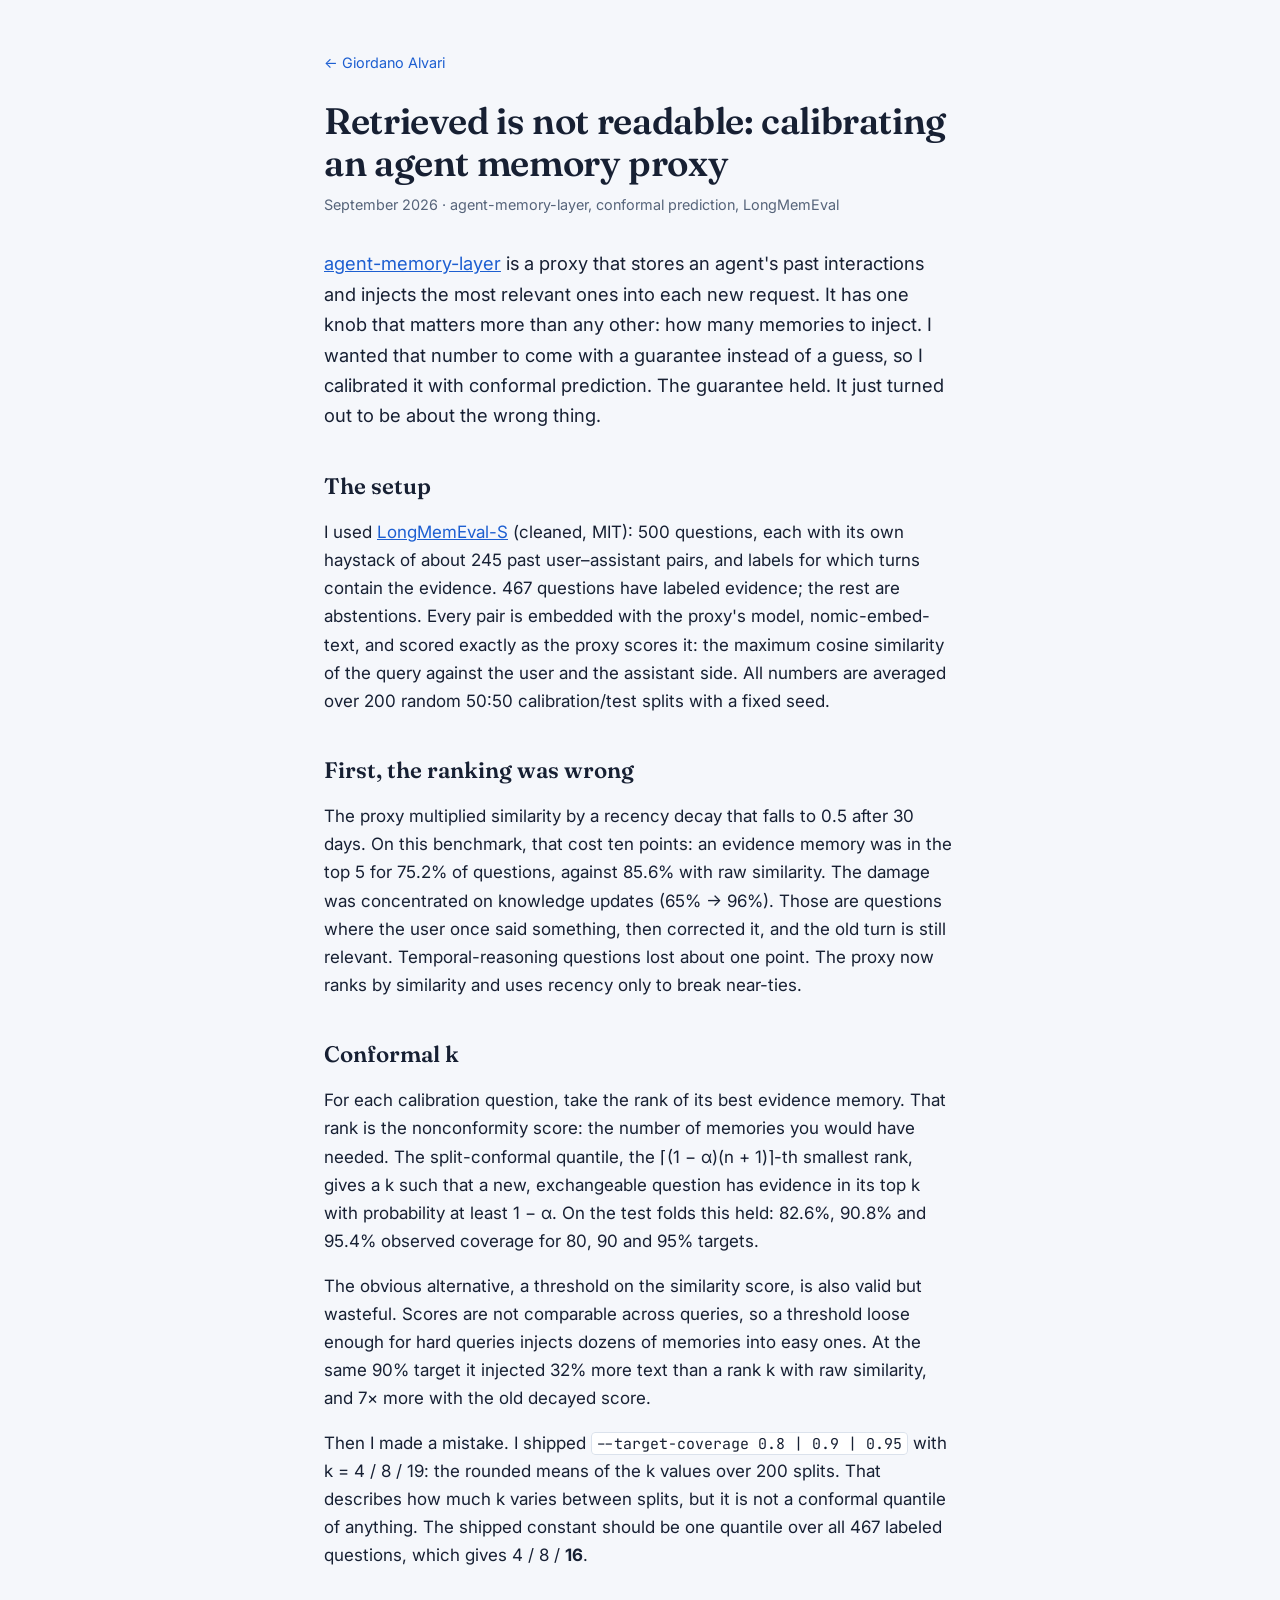
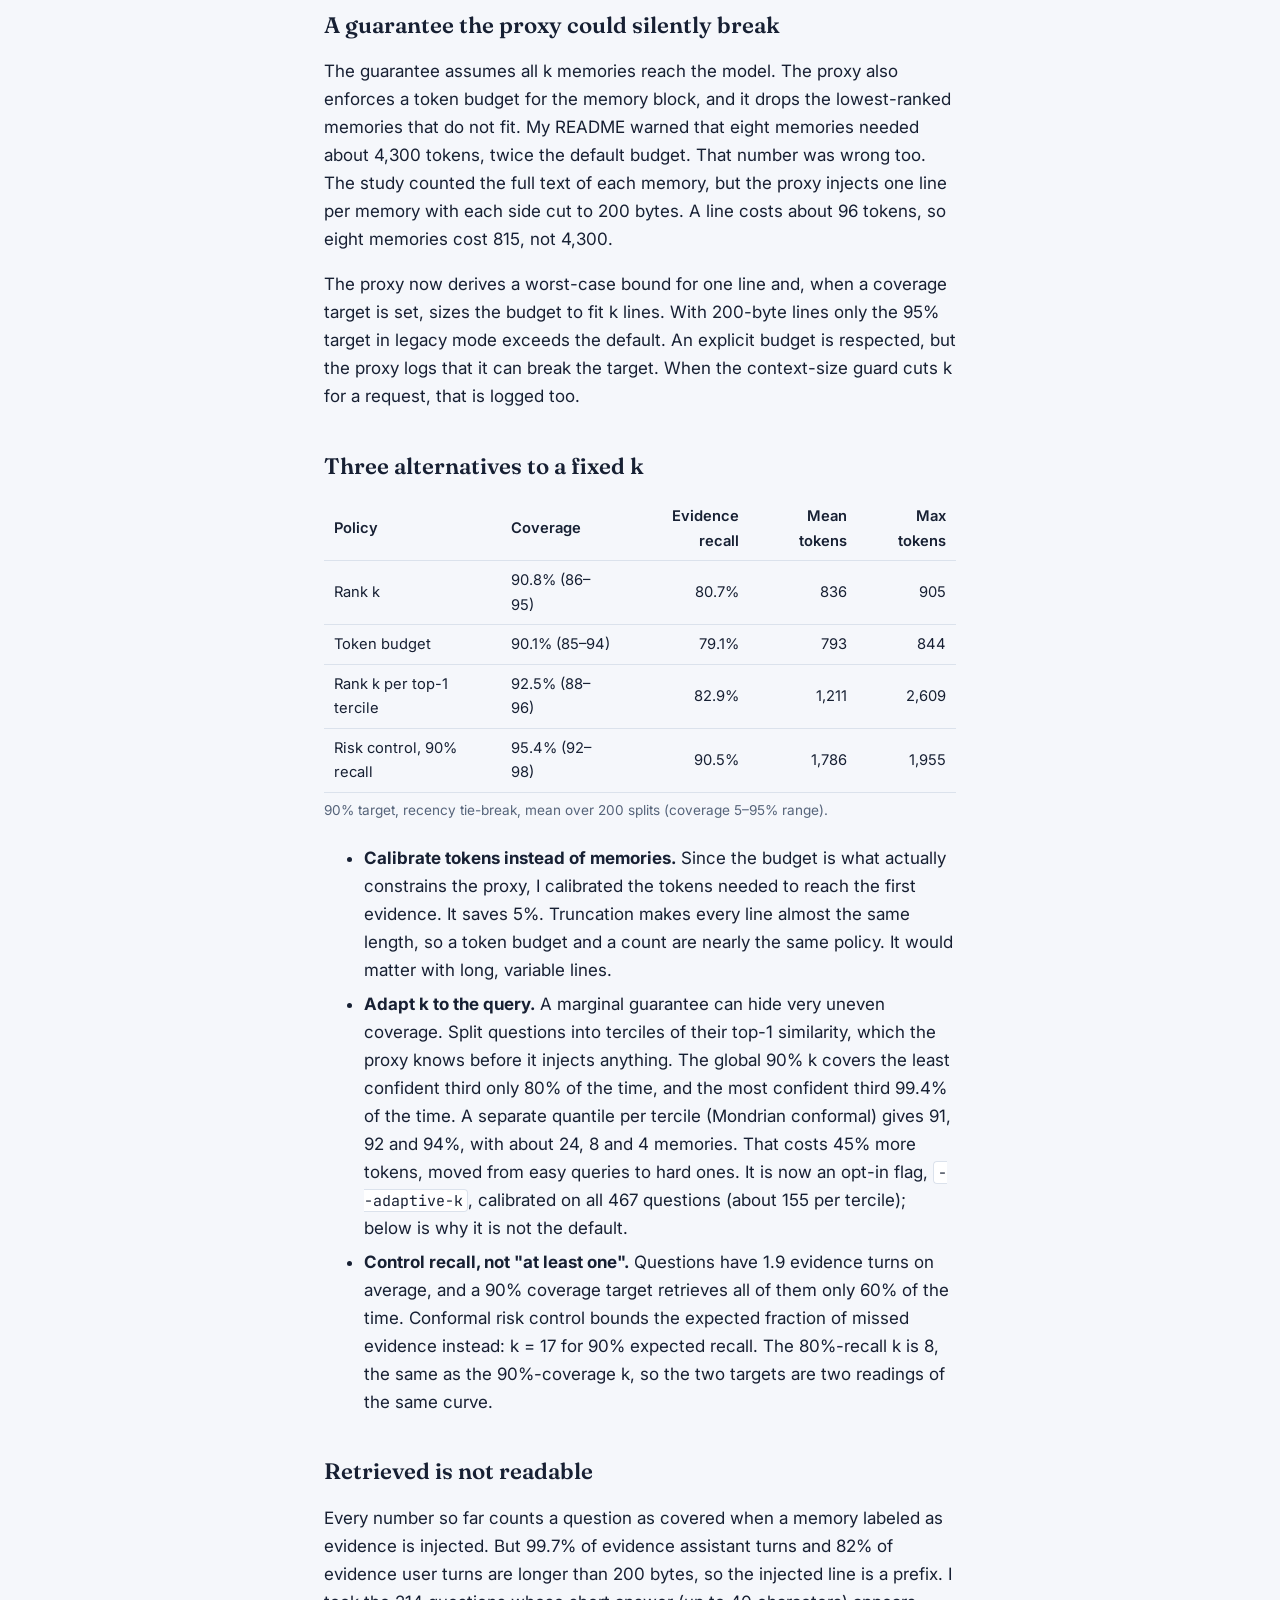
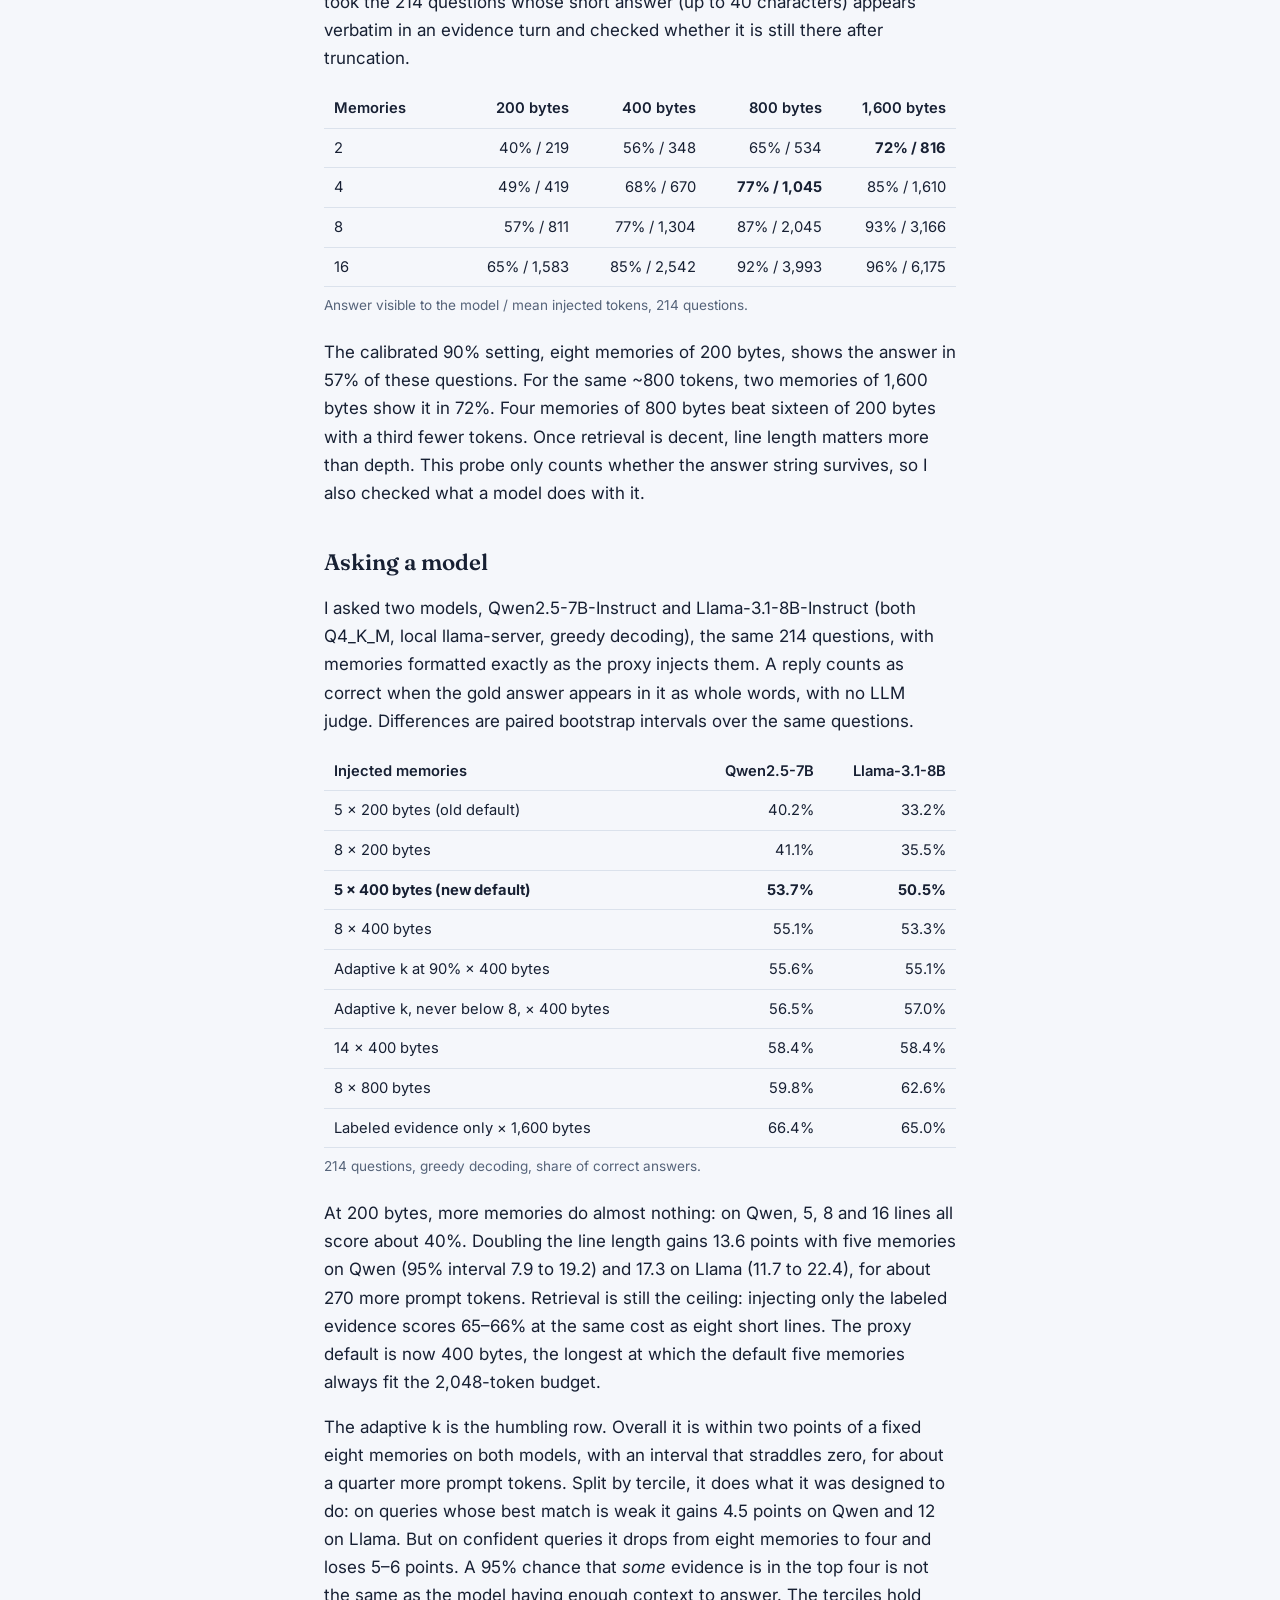
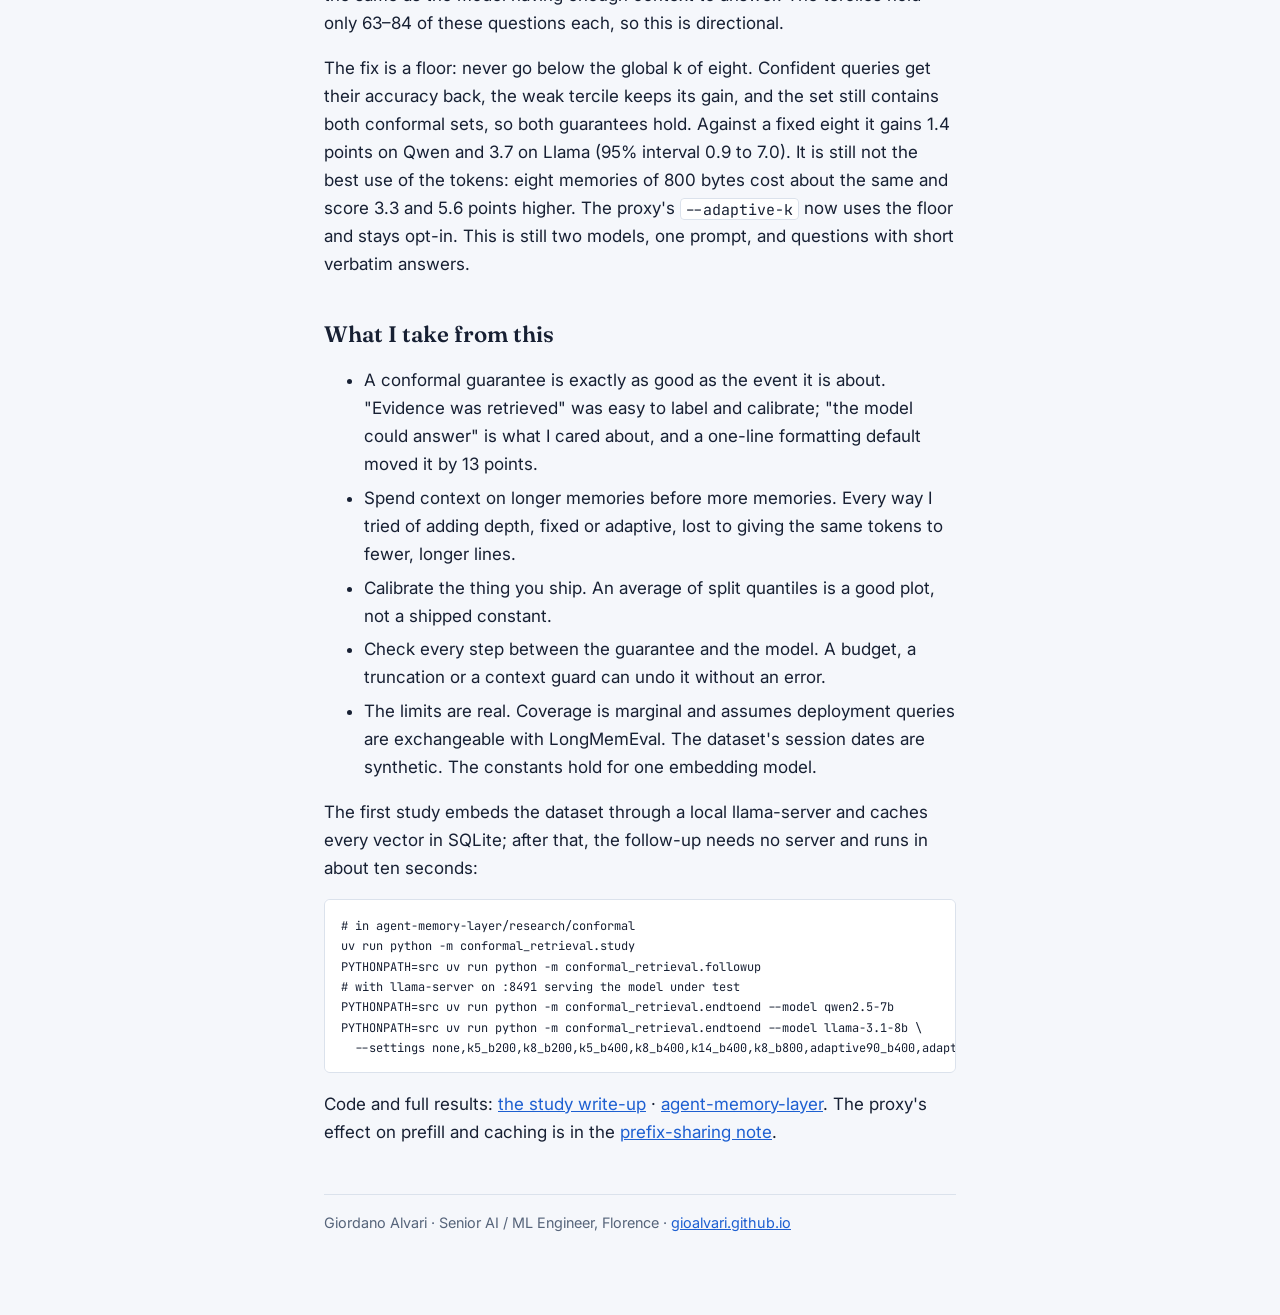
==== commit 15d3de8b: "Add floored adaptive-k results to the conformal note" ====
--- a/notes/conformal-memory/index.html
+++ b/notes/conformal-memory/index.html
@@ -179,6 +179,8 @@
 <tr><td><strong>5 × 400 bytes (new default)</strong></td><td></td><td><strong>53.7%</strong></td><td><strong>50.5%</strong></td></tr>
 <tr><td>8 × 400 bytes</td><td></td><td>55.1%</td><td>53.3%</td></tr>
 <tr><td>Adaptive k at 90% × 400 bytes</td><td></td><td>55.6%</td><td>55.1%</td></tr>
+<tr><td>Adaptive k, never below 8, × 400 bytes</td><td></td><td>56.5%</td><td>57.0%</td></tr>
+<tr><td>14 × 400 bytes</td><td></td><td>58.4%</td><td>58.4%</td></tr>
 <tr><td>8 × 800 bytes</td><td></td><td>59.8%</td><td>62.6%</td></tr>
 <tr><td>Labeled evidence only × 1,600 bytes</td><td></td><td>66.4%</td><td>65.0%</td></tr>
 </tbody>
@@ -197,14 +199,23 @@
 it gains 4.5 points on Qwen and 12 on Llama. But on confident queries it drops from eight
 memories to four and loses 5–6 points. A 95% chance that <em>some</em> evidence is in the top
 four is not the same as the model having enough context to answer. The terciles hold only 63–84
-of these questions each, so this is directional. The flag stays opt-in. This is still two
-models, one prompt, and questions with short verbatim answers.</p>
+of these questions each, so this is directional.</p>
+
+<p>The fix is a floor: never go below the global k of eight. Confident queries get their
+accuracy back, the weak tercile keeps its gain, and the set still contains both conformal sets, so
+both guarantees hold. Against a fixed eight it gains 1.4 points on Qwen and 3.7 on Llama (95%
+interval 0.9 to 7.0). It is still not the best use of the tokens: eight memories of 800 bytes cost
+about the same and score 3.3 and 5.6 points higher. The proxy's <code>--adaptive-k</code> now uses
+the floor and stays opt-in. This is still two models, one prompt, and questions with short verbatim
+answers.</p>
 
 <h2>What I take from this</h2>
 <ul>
   <li>A conformal guarantee is exactly as good as the event it is about. "Evidence was retrieved"
       was easy to label and calibrate; "the model could answer" is what I cared about, and a
       one-line formatting default moved it by 13 points.</li>
+  <li>Spend context on longer memories before more memories. Every way I tried of adding depth,
+      fixed or adaptive, lost to giving the same tokens to fewer, longer lines.</li>
   <li>Calibrate the thing you ship. An average of split quantiles is a good plot, not a shipped
       constant.</li>
   <li>Check every step between the guarantee and the model. A budget, a truncation or a context
@@ -222,7 +233,7 @@
 # with llama-server on :8491 serving the model under test
 PYTHONPATH=src uv run python -m conformal_retrieval.endtoend --model qwen2.5-7b
 PYTHONPATH=src uv run python -m conformal_retrieval.endtoend --model llama-3.1-8b \
-  --settings none,k5_b200,k8_b200,k5_b400,k8_b400,k8_b800,adaptive90_b400,oracle_b1600</code></pre>
+  --settings none,k5_b200,k8_b200,k5_b400,k8_b400,k14_b400,k8_b800,adaptive90_b400,adaptive90_floor8_b400,oracle_b1600</code></pre>
 <p>Code and full results:
 <a href="https://github.com/gioalvari/agent-memory-layer/blob/main/docs/conformal-retrieval.md">the study write-up</a> ·
 <a href="https://github.com/gioalvari/agent-memory-layer">agent-memory-layer</a>. The proxy's
